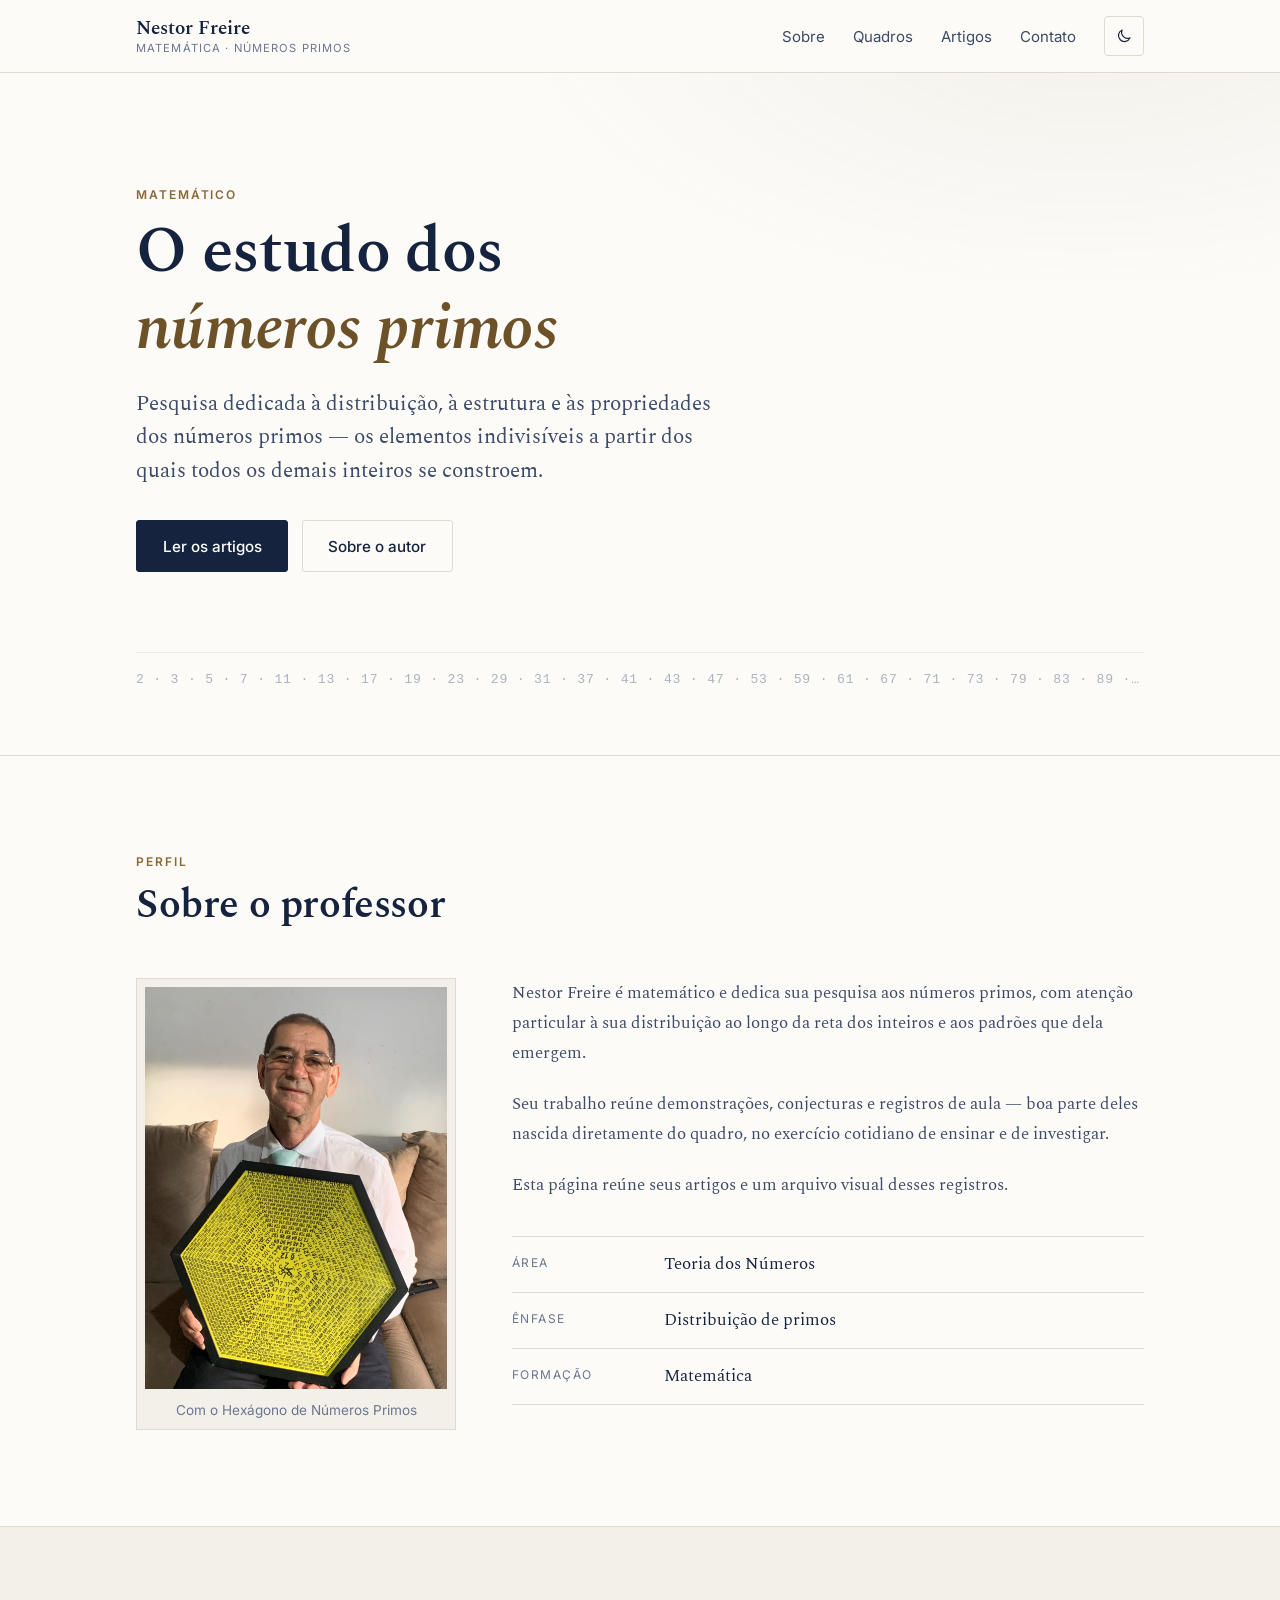
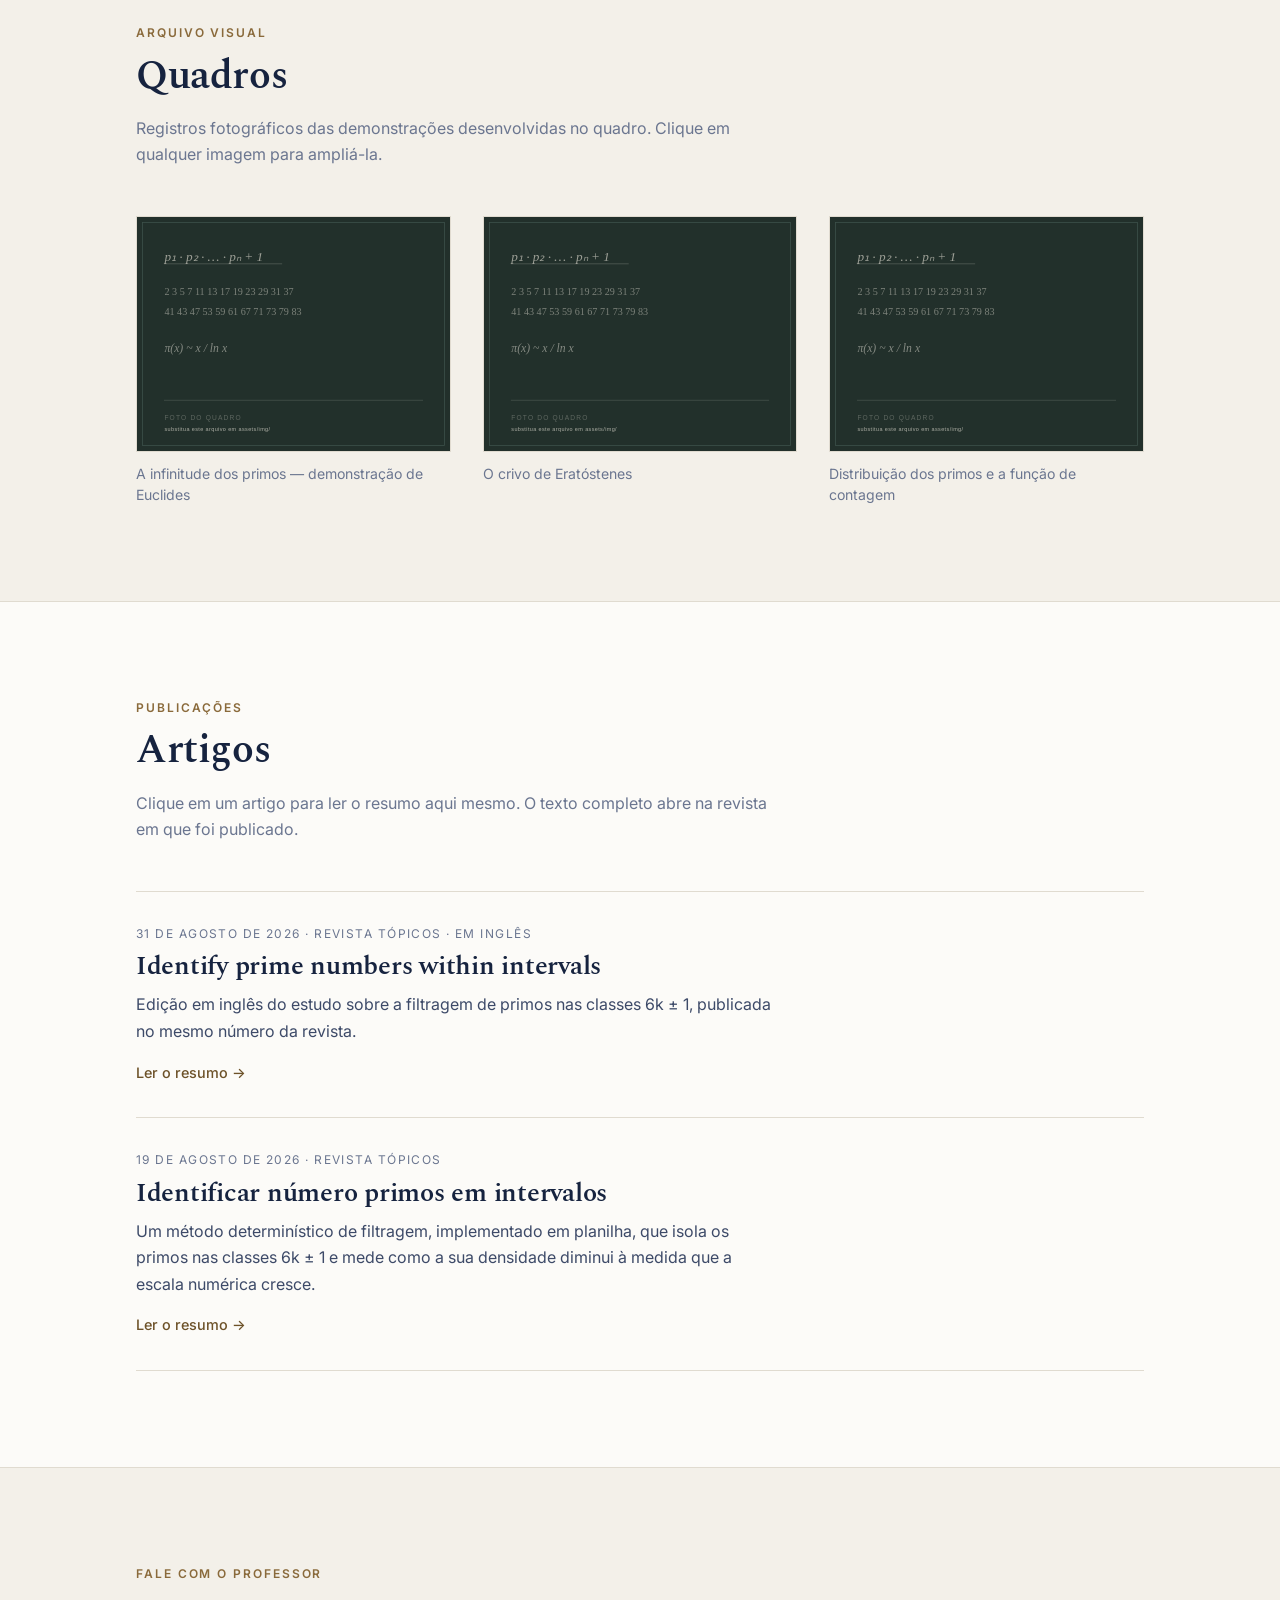
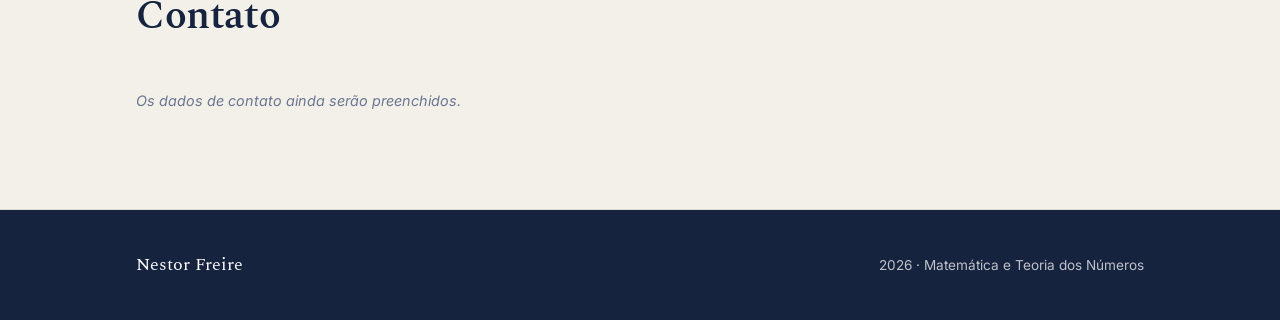
==== index.html @ c499510e "Site do professor Nestor Freire Primeira publicação no GitHub Pages: página única com Sobre, Quadros" ====
<!doctype html>
<html lang="pt-BR">
<head>
<meta charset="utf-8">
<meta name="viewport" content="width=device-width, initial-scale=1">

<title>Nestor Freire — Matemático | Números Primos</title>
<meta name="description" content="Nestor Freire, matemático dedicado ao estudo dos números primos. Artigos, demonstrações e registros de pesquisa.">
<meta name="author" content="Nestor Freire">
<meta name="theme-color" content="#16233f">

<!--
  ====================================================================
  QUANDO O DOMÍNIO DEFINITIVO ESTIVER ATIVO, descomente as 3 linhas
  abaixo e troque pelo endereço real. Antes disso, deixe comentado:
  apontar para um domínio que ainda não existe atrapalha o Google.
  ====================================================================
  <link rel="canonical" href="https://profnestorfreire.com.br/">
  <meta property="og:url" content="https://profnestorfreire.com.br/">
  <meta property="og:image" content="https://profnestorfreire.com.br/assets/img/capa-social.jpg">
-->

<meta property="og:type" content="profile">
<meta property="og:locale" content="pt_BR">
<meta property="og:site_name" content="Nestor Freire">
<meta property="og:title" content="Nestor Freire — Matemático | Números Primos">
<meta property="og:description" content="Matemático dedicado ao estudo dos números primos. Artigos, demonstrações e registros de pesquisa.">
<meta name="twitter:card" content="summary_large_image">

<link rel="icon" href="assets/img/favicon.svg" type="image/svg+xml">

<link rel="preconnect" href="https://fonts.googleapis.com">
<link rel="preconnect" href="https://fonts.gstatic.com" crossorigin>
<link rel="stylesheet" href="https://fonts.googleapis.com/css2?family=Spectral:ital,wght@0,400;0,600;1,400&amp;family=Inter:wght@400;500;600&amp;display=swap">

<link rel="stylesheet" href="assets/css/estilo.css">

<!-- Antes de a página pintar: marca que o JavaScript está ativo e aplica
     o tema. Sem isto, a página "pisca" ao esconder a biblioteca de
     artigos ou ao trocar de cor. O padrão é claro; o escuro só vale para
     quem o escolheu no botão do site. -->
<script>
  (function (raiz) {
    raiz.className += " js";
    var tema = null;
    try { tema = localStorage.getItem("tema"); } catch (erro) { /* sem armazenamento: fica claro */ }
    raiz.setAttribute("data-tema", tema === "escuro" ? "escuro" : "claro");
  })(document.documentElement);
</script>

<!-- Dados estruturados: ajuda o Google a entender de quem é o site. -->
<script type="application/ld+json">
{
  "@context": "https://schema.org",
  "@type": "Person",
  "name": "Nestor Freire",
  "jobTitle": "Matemático",
  "description": "Matemático dedicado ao estudo dos números primos.",
  "knowsAbout": ["Teoria dos Números", "Números Primos", "Matemática Pura"]
}
</script>
</head>

<body>

<a class="pular-para-conteudo" href="#conteudo">Pular para o conteúdo</a>

<!-- ============================ CABEÇALHO ============================ -->
<header class="cabecalho" id="topo">
  <div class="container cabecalho__interno">

    <a class="marca" href="#topo">
      <span class="marca__nome">Nestor Freire</span>
      <span class="marca__area">Matemática &middot; Números Primos</span>
    </a>

    <button class="menu-botao" type="button" aria-expanded="false" aria-controls="menu-principal">
      <span class="menu-botao__barras" aria-hidden="true"></span>
      <span class="sr-apenas">Abrir menu</span>
    </button>

    <nav class="menu" id="menu-principal" aria-label="Navegação principal">
      <ul class="menu__lista">
        <li><a href="#sobre">Sobre</a></li>
        <li><a href="#quadros">Quadros</a></li>
        <li><a href="#artigos">Artigos</a></li>
        <li><a href="#contato">Contato</a></li>
      </ul>
    </nav>

    <button class="tema-botao" type="button" aria-pressed="false">
      <svg class="tema-botao__icone tema-botao__icone--lua" viewBox="0 0 24 24" width="18" height="18" aria-hidden="true" focusable="false">
        <path d="M20 14.5A8 8 0 0 1 9.5 4a8 8 0 1 0 10.5 10.5z" fill="none" stroke="currentColor" stroke-width="1.6" stroke-linejoin="round"/>
      </svg>
      <svg class="tema-botao__icone tema-botao__icone--sol" viewBox="0 0 24 24" width="18" height="18" aria-hidden="true" focusable="false">
        <circle cx="12" cy="12" r="4" fill="none" stroke="currentColor" stroke-width="1.6"/>
        <path d="M12 2.5v2.2M12 19.3v2.2M2.5 12h2.2M19.3 12h2.2M5.3 5.3l1.6 1.6M17.1 17.1l1.6 1.6M5.3 18.7l1.6-1.6M17.1 6.9l1.6-1.6" fill="none" stroke="currentColor" stroke-width="1.6" stroke-linecap="round"/>
      </svg>
      <span class="sr-apenas">Modo escuro</span>
    </button>

  </div>
</header>

<main id="conteudo">

  <!-- ============================ ABERTURA ============================ -->
  <section class="abertura">
    <div class="container">

      <div class="abertura__texto">
        <p class="sobretitulo">Matemático</p>
        <h1 class="abertura__titulo">O estudo dos<br><em>números primos</em></h1>
        <p class="abertura__resumo">
          <!-- EDITE: uma apresentação curta, duas ou três linhas. -->
          Pesquisa dedicada à distribuição, à estrutura e às propriedades dos
          números primos — os elementos indivisíveis a partir dos quais todos
          os demais inteiros se constroem.
        </p>
        <p class="abertura__acoes">
          <a class="botao botao--principal" href="#artigos">Ler os artigos</a>
          <a class="botao botao--discreto" href="#sobre">Sobre o autor</a>
        </p>
      </div>

      <!-- Faixa decorativa com os primeiros números primos. -->
      <p class="faixa-primos" aria-hidden="true">
        2 &middot; 3 &middot; 5 &middot; 7 &middot; 11 &middot; 13 &middot; 17 &middot; 19 &middot; 23 &middot; 29 &middot;
        31 &middot; 37 &middot; 41 &middot; 43 &middot; 47 &middot; 53 &middot; 59 &middot; 61 &middot; 67 &middot; 71 &middot;
        73 &middot; 79 &middot; 83 &middot; 89 &middot; 97 &middot; 101 &middot; 103 &middot; 107 &middot; 109
      </p>

    </div>
  </section>

  <!-- ============================== SOBRE ============================== -->
  <section class="secao" id="sobre">
    <div class="container">

      <div class="secao__cabecalho">
        <p class="sobretitulo">Perfil</p>
        <h2 class="secao__titulo">Sobre o professor</h2>
      </div>

      <div class="sobre">
        <figure class="sobre__retrato">
          <!--
            TROCAR A FOTO: guarde a nova em assets/img/ e ajuste width e height
            para o tamanho real da imagem (isso evita que o texto "pule"
            enquanto ela carrega).
          -->
          <img src="assets/img/retrato-nestor-freire.jpg"
               alt="O professor Nestor Freire, sorridente, segurando um quadro hexagonal amarelo com os números primos dispostos em espiral"
               width="1200" height="1600" loading="lazy" decoding="async">
          <figcaption>Com o Hexágono de Números Primos</figcaption>
        </figure>

        <div class="sobre__texto">
          <div class="prosa">
            <!-- EDITE ESTES PARÁGRAFOS. -->
            <p>
              Nestor Freire é matemático e dedica sua pesquisa aos números primos,
              com atenção particular à sua distribuição ao longo da reta dos
              inteiros e aos padrões que dela emergem.
            </p>
            <p>
              Seu trabalho reúne demonstrações, conjecturas e registros de aula —
              boa parte deles nascida diretamente do quadro, no exercício cotidiano
              de ensinar e de investigar.
            </p>
            <p>
              Esta página reúne seus artigos e um arquivo visual desses registros.
            </p>
          </div>

          <dl class="dados">
            <div class="dados__item">
              <dt>Área</dt>
              <dd>Teoria dos Números</dd>
            </div>
            <div class="dados__item">
              <dt>Ênfase</dt>
              <dd>Distribuição de primos</dd>
            </div>
            <div class="dados__item">
              <dt>Formação</dt>
              <dd>Matemática</dd>
            </div>
          </dl>
        </div>
      </div>

    </div>
  </section>

  <!-- ============================= QUADROS ============================= -->
  <section class="secao secao--alternada" id="quadros">
    <div class="container">

      <div class="secao__cabecalho">
        <p class="sobretitulo">Arquivo visual</p>
        <h2 class="secao__titulo">Quadros</h2>
        <p class="secao__descricao">
          Registros fotográficos das demonstrações desenvolvidas no quadro.
          Clique em qualquer imagem para ampliá-la.
        </p>
      </div>

      <!--
        ================================================================
        COMO ADICIONAR UMA FOTO DE QUADRO
        Copie um bloco <figure class="quadro"> inteiro, cole abaixo do
        último e troque o src, o alt e a legenda. Nada mais é preciso —
        a ampliação passa a funcionar sozinha.
        ================================================================
      -->
      <div class="galeria">

        <figure class="quadro">
          <button class="quadro__gatilho" type="button">
            <img src="assets/img/placeholder-quadro.svg"
                 alt="Demonstração da infinitude dos números primos escrita no quadro"
                 width="800" height="600" loading="lazy" decoding="async">
            <span class="sr-apenas">Ampliar imagem</span>
          </button>
          <figcaption>A infinitude dos primos — demonstração de Euclides</figcaption>
        </figure>

        <figure class="quadro">
          <button class="quadro__gatilho" type="button">
            <img src="assets/img/placeholder-quadro.svg"
                 alt="Desenvolvimento do crivo de Eratóstenes no quadro"
                 width="800" height="600" loading="lazy" decoding="async">
            <span class="sr-apenas">Ampliar imagem</span>
          </button>
          <figcaption>O crivo de Eratóstenes</figcaption>
        </figure>

        <figure class="quadro">
          <button class="quadro__gatilho" type="button">
            <img src="assets/img/placeholder-quadro.svg"
                 alt="Anotações sobre a distribuição dos números primos no quadro"
                 width="800" height="600" loading="lazy" decoding="async">
            <span class="sr-apenas">Ampliar imagem</span>
          </button>
          <figcaption>Distribuição dos primos e a função de contagem</figcaption>
        </figure>

      </div>

    </div>
  </section>

  <!-- ============================= ARTIGOS ============================= -->
  <section class="secao" id="artigos">
    <div class="container">

      <div class="secao__cabecalho">
        <p class="sobretitulo">Publicações</p>
        <h2 class="secao__titulo">Artigos</h2>
        <p class="secao__descricao">
          Clique em um artigo para ler o resumo aqui mesmo. O texto completo
          abre na revista em que foi publicado.
        </p>
      </div>

      <!-- As fichas são montadas automaticamente a partir dos artigos
           que estão na Biblioteca, ao final do documento. -->
      <ul class="lista-artigos" id="lista-artigos"></ul>

    </div>
  </section>

  <!-- ============================= CONTATO ============================= -->
  <section class="secao secao--alternada" id="contato">
    <div class="container">

      <div class="secao__cabecalho">
        <p class="sobretitulo">Fale com o professor</p>
        <h2 class="secao__titulo">Contato</h2>
      </div>

      <!--
        PREENCHER: troque os endereços pelos reais e remova o atributo
        hidden de cada item que for usar. Os que sobrarem com hidden
        simplesmente não aparecem.
      -->
      <ul class="contato">
        <li class="contato__item" hidden>
          <span class="contato__rotulo">E-mail</span>
          <a class="contato__valor" href="mailto:ENDERECO@EXEMPLO.COM">ENDERECO@EXEMPLO.COM</a>
        </li>
        <li class="contato__item" hidden>
          <span class="contato__rotulo">Lattes</span>
          <a class="contato__valor" href="#" rel="noopener">Currículo Lattes</a>
        </li>
        <li class="contato__item" hidden>
          <span class="contato__rotulo">Instituição</span>
          <span class="contato__valor">NOME DA INSTITUIÇÃO</span>
        </li>
      </ul>

      <p class="contato__aviso" id="contato-aviso">
        Os dados de contato ainda serão preenchidos.
      </p>

    </div>
  </section>

</main>

<!-- ============================== RODAPÉ ============================== -->
<footer class="rodape">
  <div class="container rodape__interno">
    <p class="rodape__marca">Nestor Freire</p>
    <p class="rodape__nota"><span id="ano"></span> &middot; Matemática e Teoria dos Números</p>
  </div>
</footer>

<!--
  =====================================================================
  BIBLIOTECA DE ARTIGOS

  Cada <article> daqui vira automaticamente uma ficha na seção Artigos
  e é o conteúdo que abre no leitor.

  Para publicar um artigo novo: copie um bloco <article> inteiro, cole
  abaixo do último e troque o conteúdo. Só isso.

  Artigos publicados em revista trazem aqui só o resumo e os links
  (artigo completo e PDF). O atributo data-acao troca o texto do botão
  da ficha; sem ele, a ficha diz "Ler o artigo".

  Quem entrar com o JavaScript desligado lê os artigos aqui mesmo —
  nada se perde.
  =====================================================================
-->
<section class="biblioteca" id="biblioteca" aria-label="Artigos">
  <div class="container">
    <h2 class="biblioteca__titulo">Artigos</h2>

    <article class="artigo" id="artigo-identificar-numeros-primos-em-intervalos" data-acao="Ler o resumo">
      <header class="artigo__cabecalho">
        <h3 class="artigo__titulo">Identificar número primos em intervalos</h3>
        <p class="artigo__meta"><time datetime="2026-08-19">19 de agosto de 2026</time> &middot; Revista Tópicos</p>
        <p class="artigo__resumo">
          Um método determinístico de filtragem, implementado em planilha, que
          isola os primos nas classes 6k ± 1 e mede como a sua densidade diminui
          à medida que a escala numérica cresce.
        </p>
      </header>

      <div class="artigo__corpo prosa">
        <h4>Resumo</h4>
        <p class="artigo__trecho">
          Este artigo analisa a distribuição e a identificação de números primos
          na escala aritmética por meio de um método determinístico de filtragem
          em intervalos discretos. O estudo investiga as propriedades estruturais
          de elementos contidos nas classes de resíduos adjacentes aos múltiplos
          de seis (6k mais ou menos 1), isolando os números primos dos elementos
          compostos gerados por produtos fatoriais e potências de bases primas.
          O objetivo geral consiste em validar a eficácia de um algoritmo de
          triagem e mensurar a densidade de primariedade à medida que se expande
          o limite superior da escala numérica. A metodologia adotada possui
          abordagem quantitativa e exploratória, implementada computacionalmente
          por meio de rotinas lógicas e codificação cromática condicional no
          software Microsoft Excel. O universo amostral abrangeu desde domínios
          basais até um intervalo macroscópico de sete dígitos (994.008 a
          1.018.080), totalizando 24.072 inteiros. Os resultados revelam que,
          embora o subconjunto de adjacência de 6k corresponda a 33,333% do
          domínio total, a infiltração progressiva de compostos reduz a taxa de
          primariedade a 7,348787% do intervalo global e a 22,046361% dentro das
          ordens 6k mais ou menos 1. Conclui-se que os objetivos foram plenamente
          atingidos, confirmando a hipótese de que a densidade de números primos
          é inversamente proporcional ao avanço da escala aritmética. O modelo
          proposto oferece uma contribuição prática de baixo custo computacional
          para a auditoria de matrizes numéricas e visualização na Teoria dos
          Números.
        </p>
        <p class="artigo__links">
          <a class="botao botao--principal" href="https://revistatopicos.com.br/artigos/identificar-numero-primos-em-intervalos" target="_blank" rel="noopener">Ler o artigo completo na revista<span class="sr-apenas"> (abre em nova aba)</span></a>
          <a class="botao botao--discreto" href="https://revistatopicos.com.br/generate/pdf_zenodo/pub_787132749.pdf" target="_blank" rel="noopener">Baixar PDF<span class="sr-apenas"> (abre em nova aba)</span></a>
        </p>
        <p>
          <strong>Palavras-chave:</strong> Números Primos; Aritmética Modular;
          Planilha Eletrônica; Filtragem Algorítmica; Densidade Numérica.
        </p>
        <p class="artigo__fonte">
          Publicado na <em>Revista Tópicos</em>, v. 4, n. 36, 2026.
          ISSN 2965-6672. DOI:
          <a href="https://doi.org/10.70773/revistatopicos/787132749" rel="noopener">10.70773/revistatopicos/787132749</a>
        </p>
      </div>
    </article>

    <article class="artigo" id="artigo-identify-prime-numbers-within-intervals" data-acao="Ler o resumo">
      <header class="artigo__cabecalho">
        <h3 class="artigo__titulo" lang="en">Identify prime numbers within intervals</h3>
        <p class="artigo__meta"><time datetime="2026-08-31">31 de agosto de 2026</time> &middot; Revista Tópicos &middot; em inglês</p>
        <p class="artigo__resumo">
          Edição em inglês do estudo sobre a filtragem de primos nas classes
          6k ± 1, publicada no mesmo número da revista.
        </p>
      </header>

      <div class="artigo__corpo prosa">
        <h4 lang="en">Abstract</h4>
        <p class="artigo__trecho" lang="en">
          This article analyzes the distribution and identification of prime
          numbers along the arithmetic scale through a deterministic filtering
          method in discrete intervals. The study investigates the structural
          properties of elements contained in the residue classes adjacent to
          multiples of six (6k more or less 1), isolating prime numbers from
          composite elements generated by factorial products and powers of prime
          bases. The general objective is to validate the efficacy of a screening
          algorithm and measure the density of primality as the upper limit of
          the numerical scale expands. The methodology adopts a quantitative and
          exploratory approach, computationally implemented through logical
          routines and conditional chromatic coding in Microsoft Excel software.
          The sample universe ranged from basal domains to a macroscopic
          seven-digit interval (994,008 to 1,018,080), totaling 24,072 integers.
          The results reveal that although the adjacency subset of 6k corresponds
          to 33.333% of the total domain, the progressive infiltration of
          composites reduces the primality rate to 7.348787% of the global
          interval and to 22.046361% within the 6k more or less 1 order. It is
          concluded that the objectives were fully achieved, confirming the
          hypothesis that the density of prime numbers is inversely proportional
          to the advancement of the arithmetic scale. The proposed model offers a
          low computational cost practical contribution to numerical matrix
          auditing and visualization in Number Theory.
        </p>
        <p class="artigo__links">
          <a class="botao botao--principal" href="https://revistatopicos.com.br/artigos/identify-prime-numbers-within-intervals" target="_blank" rel="noopener">Ler o artigo completo na revista<span class="sr-apenas"> (abre em nova aba)</span></a>
          <a class="botao botao--discreto" href="https://revistatopicos.com.br/generate/pdf_zenodo/pub_788159015.pdf" target="_blank" rel="noopener">Baixar PDF<span class="sr-apenas"> (abre em nova aba)</span></a>
        </p>
        <p lang="en">
          <strong>Keywords:</strong> Prime Numbers; Modular Arithmetic;
          Electronic Spreadsheet; Algorithmic Filtering; Numerical Density.
        </p>
        <p class="artigo__fonte">
          Publicado na <em>Revista Tópicos</em>, v. 4, n. 36, 2026.
          ISSN 2965-6672. DOI:
          <a href="https://doi.org/10.70773/revistatopicos/788159015" rel="noopener">10.70773/revistatopicos/788159015</a>
        </p>
      </div>
    </article>

  </div>
</section>

<!-- ==================== LEITOR DE ARTIGO (sobreposição) ==================== -->
<div class="leitor" id="leitor" hidden>
  <div class="leitor__fundo" data-fechar></div>

  <div class="leitor__painel" role="dialog" aria-modal="true"
       aria-labelledby="leitor-rotulo" tabindex="-1">

    <div class="leitor__progresso" aria-hidden="true">
      <span class="leitor__progresso-barra" id="leitor-progresso"></span>
    </div>

    <header class="leitor__barra">
      <p class="leitor__origem" id="leitor-rotulo">Artigo</p>
      <button class="leitor__fechar" type="button" data-fechar>
        <span aria-hidden="true">&times;</span>
        <span class="sr-apenas">Fechar artigo</span>
      </button>
    </header>

    <div class="leitor__conteudo" id="leitor-conteudo" tabindex="0"></div>
  </div>
</div>

<!-- ======================== AMPLIAÇÃO DE IMAGEM ======================== -->
<div class="lente" id="lente" hidden>
  <div class="lente__fundo" data-fechar></div>

  <div class="lente__painel" role="dialog" aria-modal="true"
       aria-label="Imagem ampliada" tabindex="-1">
    <button class="lente__fechar" type="button" data-fechar>
      <span aria-hidden="true">&times;</span>
      <span class="sr-apenas">Fechar imagem</span>
    </button>
    <figure class="lente__figura">
      <img id="lente-imagem" src="" alt="">
      <figcaption id="lente-legenda"></figcaption>
    </figure>
  </div>
</div>

<script src="assets/js/site.js" defer></script>
</body>
</html>
---- assets/css/estilo.css ----
@charset "utf-8";

/* ==========================================================================
   NESTOR FREIRE — MATEMÁTICA / NÚMEROS PRIMOS
   Folha de estilo única. Organizada por seções, na mesma ordem do HTML.

   Para trocar as cores do site inteiro, mexa apenas no bloco :root abaixo.
   ========================================================================== */


/* --------------------------------------------------------------------------
   1. VARIÁVEIS
   -------------------------------------------------------------------------- */

:root {
  /* Cores */
  --tinta:        #16233f;   /* azul-tinta, cor principal dos títulos   */
  --tinta-media:  #3d4a68;   /* texto corrido                            */
  --tinta-suave:  #6b7690;   /* legendas, metadados                      */
  --papel:        #fcfbf8;   /* fundo geral                              */
  --papel-alt:    #f3f0e9;   /* fundo das seções alternadas              */
  --linha:        #e0dbd0;   /* filetes e bordas                         */
  --realce:       #8a6a3b;   /* bronze — detalhes e links                */
  --realce-forte: #6d5229;

  --cabecalho-fundo: rgba(252, 251, 248, 0.92);
  --destaque-fundo:  #16233f;   /* botão principal                       */
  --destaque-texto:  #fff;
  --destaque-hover:  #0e1830;
  --rodape-fundo:    #16233f;
  --veu:             rgba(14, 24, 48, 0.45);   /* fundo atrás do leitor  */

  /* Tipografia */
  --serifada:  "Spectral", Georgia, "Times New Roman", serif;
  --sem-serifa: "Inter", system-ui, -apple-system, "Segoe UI", Roboto, sans-serif;

  /* Medidas */
  --largura-max: 68rem;
  --largura-leitura: 40rem;
  --respiro: clamp(1.25rem, 4vw, 2.5rem);
  --altura-cabecalho: 4.5rem;

  color-scheme: light;
}

/* Modo escuro: só quando o visitante aperta o botão do site (o padrão é
   claro). Fica restrito à tela: na impressão o site sai sempre claro. */
@media screen {
  :root[data-tema="escuro"] {
    --tinta:        #eef1f7;
    --tinta-media:  #c3c9d7;
    --tinta-suave:  #8d97ad;
    --papel:        #0f1628;
    --papel-alt:    #141d33;
    --linha:        #26304a;
    --realce:       #c9a46a;
    --realce-forte: #dcbd8a;

    --cabecalho-fundo: rgba(15, 22, 40, 0.9);
    --destaque-fundo:  #eef1f7;
    --destaque-texto:  #0f1628;
    --destaque-hover:  #fff;
    --rodape-fundo:    #0a0f1d;
    --veu:             rgba(4, 8, 18, 0.65);

    color-scheme: dark;
  }
}


/* --------------------------------------------------------------------------
   2. BASE
   -------------------------------------------------------------------------- */

*, *::before, *::after { box-sizing: border-box; }

html {
  scroll-behavior: smooth;
  scroll-padding-top: calc(var(--altura-cabecalho) + 1rem);
  -webkit-text-size-adjust: 100%;
}

body {
  margin: 0;
  background: var(--papel);
  color: var(--tinta-media);
  font-family: var(--sem-serifa);
  font-size: 1rem;
  line-height: 1.65;
  -webkit-font-smoothing: antialiased;
}

h1, h2, h3, h4 {
  font-family: var(--serifada);
  color: var(--tinta);
  font-weight: 600;
  line-height: 1.2;
  margin: 0;
  letter-spacing: -0.01em;
}

p { margin: 0 0 1.15em; }
p:last-child { margin-bottom: 0; }

a { color: var(--realce-forte); }
a:hover { color: var(--tinta); }

img { max-width: 100%; height: auto; display: block; }

/* O atributo hidden precisa vencer qualquer display definido por classe.
   Sem esta regra, algo como ".leitor { display: flex }" mantém o elemento
   visível mesmo marcado como hidden — e o site abre com as sobreposições
   escancaradas. */
[hidden] { display: none !important; }

code {
  font-family: ui-monospace, "SF Mono", Menlo, Consolas, monospace;
  font-size: 0.9em;
  background: var(--papel-alt);
  padding: 0.1em 0.35em;
  border-radius: 3px;
}

/* Foco visível e consistente — nunca remover sem substituir. */
:focus-visible {
  outline: 2px solid var(--realce);
  outline-offset: 3px;
  border-radius: 2px;
}

@media (prefers-reduced-motion: reduce) {
  html { scroll-behavior: auto; }
  *, *::before, *::after {
    animation-duration: 0.01ms !important;
    transition-duration: 0.01ms !important;
  }
}


/* --------------------------------------------------------------------------
   3. UTILITÁRIOS
   -------------------------------------------------------------------------- */

.container {
  width: 100%;
  max-width: var(--largura-max);
  margin-inline: auto;
  padding-inline: var(--respiro);
}

/* Visível apenas para leitores de tela. */
.sr-apenas {
  position: absolute;
  width: 1px; height: 1px;
  padding: 0; margin: -1px;
  overflow: hidden;
  clip: rect(0 0 0 0);
  white-space: nowrap;
  border: 0;
}

.pular-para-conteudo {
  position: absolute;
  top: -100%;
  left: 1rem;
  z-index: 200;
  background: var(--destaque-fundo);
  color: var(--destaque-texto);
  padding: 0.7rem 1.1rem;
  border-radius: 0 0 4px 4px;
  font-size: 0.9rem;
  text-decoration: none;
}
.pular-para-conteudo:focus { top: 0; color: var(--destaque-texto); }

.sobretitulo {
  font-size: 0.75rem;
  letter-spacing: 0.16em;
  text-transform: uppercase;
  color: var(--realce);
  font-weight: 600;
  margin-bottom: 0.6rem;
}


/* --------------------------------------------------------------------------
   4. CABEÇALHO E MENU
   -------------------------------------------------------------------------- */

.cabecalho {
  position: sticky;
  top: 0;
  z-index: 50;
  background: var(--cabecalho-fundo);
  backdrop-filter: saturate(1.4) blur(8px);
  border-bottom: 1px solid var(--linha);
}

.cabecalho__interno {
  min-height: var(--altura-cabecalho);
  display: flex;
  align-items: center;
  justify-content: space-between;
  gap: 1rem;
}

.marca {
  display: flex;
  flex-direction: column;
  text-decoration: none;
  line-height: 1.25;
  margin-right: auto;   /* empurra menu e botões para a direita */
}
.marca__nome {
  font-family: var(--serifada);
  font-size: 1.2rem;
  font-weight: 600;
  color: var(--tinta);
}
.marca__area {
  font-size: 0.7rem;
  letter-spacing: 0.1em;
  text-transform: uppercase;
  color: var(--tinta-suave);
}

.menu__lista {
  display: flex;
  gap: 1.75rem;
  list-style: none;
  margin: 0;
  padding: 0;
}
.menu__lista a {
  color: var(--tinta-media);
  text-decoration: none;
  font-size: 0.94rem;
  padding: 0.35rem 0;
  border-bottom: 1px solid transparent;
  transition: color 0.15s, border-color 0.15s;
}
.menu__lista a:hover {
  color: var(--tinta);
  border-bottom-color: var(--realce);
}

/* Botão do menu: só aparece no celular, e só quando há JavaScript. */
.menu-botao { display: none; }

.menu-botao__barras,
.menu-botao__barras::before,
.menu-botao__barras::after {
  display: block;
  width: 22px;
  height: 1.5px;
  background: var(--tinta);
  transition: transform 0.2s, opacity 0.2s;
}
.menu-botao__barras::before,
.menu-botao__barras::after {
  content: "";
  position: absolute;
}
.menu-botao__barras::before { transform: translateY(-7px); }
.menu-botao__barras::after  { transform: translateY(7px); }

.menu-botao[aria-expanded="true"] .menu-botao__barras { background: transparent; }
.menu-botao[aria-expanded="true"] .menu-botao__barras::before { transform: rotate(45deg); }
.menu-botao[aria-expanded="true"] .menu-botao__barras::after  { transform: rotate(-45deg); }

/* Botão de modo claro/escuro: só existe com JavaScript, que guarda a
   escolha. Mostra o ícone do modo para o qual leva: lua no claro, sol
   no escuro. */
.tema-botao { display: none; }

.js .tema-botao {
  display: flex;
  align-items: center;
  justify-content: center;
  flex: 0 0 auto;
  width: 40px;
  height: 40px;
  margin-left: 0.75rem;
  padding: 0;
  background: none;
  border: 1px solid var(--linha);
  border-radius: 4px;
  color: var(--tinta);
  cursor: pointer;
  transition: background-color 0.15s, border-color 0.15s;
}
.js .tema-botao:hover {
  background: var(--papel-alt);
  border-color: var(--tinta-suave);
}

.tema-botao__icone--sol { display: none; }
[data-tema="escuro"] .tema-botao__icone--lua { display: none; }
[data-tema="escuro"] .tema-botao__icone--sol { display: block; }

@media (max-width: 46rem) {
  .cabecalho__interno { gap: 0.5rem; }

  .js .tema-botao {
    width: 44px;
    height: 44px;
    margin-left: 0;
  }

  .js .menu-botao {
    display: flex;
    align-items: center;
    justify-content: center;
    position: relative;
    width: 44px;
    height: 44px;
    background: none;
    border: 1px solid var(--linha);
    border-radius: 4px;
    cursor: pointer;
  }

  .js .menu {
    position: absolute;
    top: 100%;
    left: 0;
    right: 0;
    background: var(--papel);
    border-bottom: 1px solid var(--linha);
    box-shadow: 0 12px 24px rgba(22, 35, 63, 0.07);
    display: none;
  }
  .js .menu[data-aberto="sim"] { display: block; }

  .js .menu__lista {
    flex-direction: column;
    gap: 0;
    padding: 0.5rem var(--respiro) 1rem;
  }
  .js .menu__lista a {
    display: block;
    padding: 0.8rem 0;
    border-bottom: 1px solid var(--linha);
  }
  .js .menu__lista li:last-child a { border-bottom: 0; }
}


/* --------------------------------------------------------------------------
   5. ABERTURA
   -------------------------------------------------------------------------- */

.abertura {
  padding: clamp(3.5rem, 9vw, 7rem) 0 clamp(2.5rem, 5vw, 4rem);
  border-bottom: 1px solid var(--linha);
  background:
    radial-gradient(60rem 30rem at 85% -10%, rgba(138, 106, 59, 0.07), transparent 60%),
    var(--papel);
}

.abertura__texto { max-width: 46rem; }

.abertura__titulo {
  font-size: clamp(2.4rem, 6.5vw, 4rem);
  margin-bottom: 1.25rem;
}
.abertura__titulo em {
  font-style: italic;
  color: var(--realce-forte);
}

.abertura__resumo {
  font-family: var(--serifada);
  font-size: clamp(1.08rem, 2.2vw, 1.3rem);
  line-height: 1.6;
  max-width: 38rem;
  color: var(--tinta-media);
}

.abertura__acoes {
  display: flex;
  flex-wrap: wrap;
  gap: 0.85rem;
  margin-top: 2rem;
}

.botao {
  display: inline-block;
  padding: 0.8rem 1.6rem;
  border-radius: 3px;
  font-size: 0.95rem;
  font-weight: 500;
  text-decoration: none;
  border: 1px solid transparent;
  transition: background-color 0.18s, color 0.18s, border-color 0.18s;
}
.botao--principal {
  background: var(--destaque-fundo);
  color: var(--destaque-texto);
  border-color: var(--destaque-fundo);
}
.botao--principal:hover {
  background: var(--destaque-hover);
  border-color: var(--destaque-hover);
  color: var(--destaque-texto);
}

.botao--discreto {
  color: var(--tinta);
  border-color: var(--linha);
  background: transparent;
}
.botao--discreto:hover { border-color: var(--tinta); color: var(--tinta); }

.faixa-primos {
  margin: clamp(3rem, 7vw, 5rem) 0 0;
  font-family: ui-monospace, "SF Mono", Menlo, Consolas, monospace;
  font-size: 0.82rem;
  letter-spacing: 0.06em;
  color: var(--tinta-suave);
  opacity: 0.55;
  overflow: hidden;
  white-space: nowrap;
  text-overflow: ellipsis;
  border-top: 1px solid var(--linha);
  padding-top: 1rem;
}


/* --------------------------------------------------------------------------
   6. SEÇÕES
   -------------------------------------------------------------------------- */

.secao { padding: clamp(3.5rem, 8vw, 6rem) 0; }

.secao--alternada {
  background: var(--papel-alt);
  border-block: 1px solid var(--linha);
}

.secao__cabecalho { margin-bottom: clamp(2rem, 4vw, 3rem); }

.secao__titulo { font-size: clamp(1.8rem, 4vw, 2.5rem); }

.secao__descricao {
  margin-top: 0.9rem;
  max-width: var(--largura-leitura);
  color: var(--tinta-suave);
}


/* --------------------------------------------------------------------------
   7. SOBRE
   -------------------------------------------------------------------------- */

.sobre {
  display: grid;
  gap: clamp(2rem, 5vw, 3.5rem);
  grid-template-columns: 1fr;
  align-items: start;
}

@media (min-width: 52rem) {
  .sobre { grid-template-columns: minmax(0, 20rem) minmax(0, 1fr); }
}

.sobre__retrato {
  margin: 0;
  border: 1px solid var(--linha);
  background: var(--papel-alt);
  padding: 0.5rem;
}
.sobre__retrato img { width: 100%; }
.sobre__retrato figcaption {
  margin-top: 0.6rem;
  font-size: 0.85rem;
  color: var(--tinta-suave);
  text-align: center;
}

.dados {
  margin: 2.25rem 0 0;
  display: grid;
  gap: 0;
  border-top: 1px solid var(--linha);
}
.dados__item {
  display: flex;
  flex-wrap: wrap;
  gap: 0.5rem 1.5rem;
  padding: 0.85rem 0;
  border-bottom: 1px solid var(--linha);
}
.dados dt {
  flex: 0 0 8rem;
  font-size: 0.75rem;
  letter-spacing: 0.12em;
  text-transform: uppercase;
  color: var(--tinta-suave);
  padding-top: 0.15rem;
}
.dados dd {
  margin: 0;
  font-family: var(--serifada);
  color: var(--tinta);
  font-size: 1.05rem;
}


/* --------------------------------------------------------------------------
   8. GALERIA DE QUADROS
   -------------------------------------------------------------------------- */

.galeria {
  display: grid;
  gap: clamp(1.25rem, 3vw, 2rem);
  grid-template-columns: repeat(auto-fill, minmax(min(100%, 17rem), 1fr));
}

.quadro { margin: 0; }

.quadro__gatilho {
  display: block;
  width: 100%;
  padding: 0;
  border: 1px solid var(--linha);
  background: var(--papel);
  cursor: zoom-in;
  overflow: hidden;
  transition: border-color 0.18s, box-shadow 0.18s, transform 0.18s;
}
.quadro__gatilho:hover {
  border-color: var(--realce);
  box-shadow: 0 10px 24px rgba(22, 35, 63, 0.1);
  transform: translateY(-2px);
}

.quadro__gatilho img {
  width: 100%;
  aspect-ratio: 4 / 3;
  object-fit: cover;
}

.quadro figcaption {
  margin-top: 0.75rem;
  font-size: 0.88rem;
  color: var(--tinta-suave);
  line-height: 1.45;
}


/* --------------------------------------------------------------------------
   9. LISTA DE ARTIGOS
   -------------------------------------------------------------------------- */

.lista-artigos {
  list-style: none;
  margin: 0;
  padding: 0;
  border-top: 1px solid var(--linha);
}

.ficha { border-bottom: 1px solid var(--linha); }

.ficha__gatilho {
  display: block;
  width: 100%;
  text-align: left;
  background: none;
  border: 0;
  padding: clamp(1.4rem, 3vw, 2rem) 0;
  cursor: pointer;
  font: inherit;
  color: inherit;
  transition: padding-inline-start 0.2s;
}
.ficha__gatilho:hover { padding-inline-start: 0.6rem; }
.ficha__gatilho:hover .ficha__titulo { color: var(--realce-forte); }

.ficha__meta {
  font-size: 0.75rem;
  letter-spacing: 0.12em;
  text-transform: uppercase;
  color: var(--tinta-suave);
  margin-bottom: 0.5rem;
}

.ficha__titulo {
  font-family: var(--serifada);
  font-size: clamp(1.25rem, 2.6vw, 1.6rem);
  color: var(--tinta);
  margin: 0 0 0.5rem;
  font-weight: 600;
  line-height: 1.25;
  transition: color 0.18s;
}

.ficha__resumo {
  max-width: var(--largura-leitura);
  color: var(--tinta-media);
  margin: 0 0 0.9rem;
}

.ficha__acao {
  font-size: 0.9rem;
  color: var(--realce-forte);
  font-weight: 500;
}
.ficha__acao::after {
  content: " →";
  transition: margin-inline-start 0.2s;
}
.ficha__gatilho:hover .ficha__acao::after { margin-inline-start: 0.25rem; }


/* --------------------------------------------------------------------------
   10. CONTATO
   -------------------------------------------------------------------------- */

.contato {
  list-style: none;
  margin: 0;
  padding: 0;
  display: grid;
  gap: 0;
  max-width: 42rem;
  border-top: 1px solid var(--linha);
}
.contato__item {
  display: flex;
  flex-wrap: wrap;
  gap: 0.4rem 1.5rem;
  padding: 1rem 0;
  border-bottom: 1px solid var(--linha);
}
.contato__rotulo {
  flex: 0 0 8rem;
  font-size: 0.75rem;
  letter-spacing: 0.12em;
  text-transform: uppercase;
  color: var(--tinta-suave);
  padding-top: 0.2rem;
}
.contato__valor {
  font-family: var(--serifada);
  font-size: 1.05rem;
  color: var(--tinta);
}

.contato__aviso {
  margin-top: 1.5rem;
  font-size: 0.9rem;
  color: var(--tinta-suave);
  font-style: italic;
}


/* --------------------------------------------------------------------------
   11. RODAPÉ
   -------------------------------------------------------------------------- */

.rodape {
  background: var(--rodape-fundo);
  color: rgba(255, 255, 255, 0.72);
  padding: 2.5rem 0;
}
.rodape__interno {
  display: flex;
  flex-wrap: wrap;
  gap: 0.5rem 2rem;
  align-items: baseline;
  justify-content: space-between;
}
.rodape__marca {
  font-family: var(--serifada);
  font-size: 1.15rem;
  color: #fff;
  margin: 0;
}
.rodape__nota {
  margin: 0;
  font-size: 0.85rem;
}


/* --------------------------------------------------------------------------
   12. BIBLIOTECA (só aparece quando não há JavaScript)
   -------------------------------------------------------------------------- */

.biblioteca {
  padding: clamp(3rem, 7vw, 5rem) 0;
  border-top: 1px solid var(--linha);
}
.biblioteca__titulo {
  font-size: clamp(1.6rem, 4vw, 2.2rem);
  margin-bottom: 2.5rem;
}
.biblioteca .artigo + .artigo {
  margin-top: 3.5rem;
  padding-top: 3.5rem;
  border-top: 1px solid var(--linha);
}
.biblioteca .artigo__cabecalho { margin-bottom: 1.75rem; }
.biblioteca .artigo__titulo { font-size: clamp(1.4rem, 3vw, 1.9rem); }
.biblioteca .artigo__meta,
.biblioteca .artigo__resumo,
.biblioteca .artigo__corpo { max-width: var(--largura-leitura); }

/* Com JavaScript, os artigos são lidos no leitor sobreposto. */
.js .biblioteca { display: none; }

.artigo__meta {
  font-size: 0.75rem;
  letter-spacing: 0.12em;
  text-transform: uppercase;
  color: var(--tinta-suave);
  margin: 0.75rem 0;
}
.artigo__resumo {
  font-family: var(--serifada);
  font-size: 1.1rem;
  color: var(--tinta-media);
  font-style: italic;
  margin: 0;
}


/* --------------------------------------------------------------------------
   13. PROSA — tipografia do texto longo
   -------------------------------------------------------------------------- */

.prosa {
  font-family: var(--serifada);
  font-size: 1.08rem;
  line-height: 1.75;
  color: var(--tinta-media);
  max-width: var(--largura-leitura);
}
.prosa > * + * { margin-top: 1.2em; }
/* Só a margem de baixo: um "margin: 0" aqui anularia o espaço acima. */
.prosa p { margin-bottom: 0; }

.prosa h4 {
  font-size: 1.2rem;
  margin-top: 2em;
  margin-bottom: -0.4em;
}

.prosa blockquote {
  margin: 1.8em 0;
  padding: 0.2em 0 0.2em 1.4em;
  border-left: 2px solid var(--realce);
  font-style: italic;
  color: var(--tinta);
}
.prosa blockquote p { margin: 0; }

.prosa strong { color: var(--tinta); font-weight: 600; }

.prosa sub { font-size: 0.75em; }

/* Artigo publicado em revista: subtítulo inicial, ficha da fonte e links. */
.prosa > h4:first-child { margin-top: 0; }

.prosa .artigo__fonte {
  font-family: var(--sem-serifa);
  font-size: 0.88rem;
  line-height: 1.6;
  color: var(--tinta-suave);
  padding-top: 1.2em;
  border-top: 1px solid var(--linha);
}

.prosa .artigo__links {
  display: flex;
  flex-wrap: wrap;
  gap: 0.75rem;
}

/* No leitor, o resumo da revista aparece encurtado, para os botões do
   artigo completo caberem na tela sem rolar. Sem JavaScript (Biblioteca),
   o resumo aparece inteiro. */
.leitor__conteudo .artigo__trecho {
  display: -webkit-box;
  -webkit-box-orient: vertical;
  -webkit-line-clamp: 4;
  line-clamp: 4;
  overflow: hidden;
}
.prosa .botao {
  font-family: var(--sem-serifa);
  line-height: 1.4;
}


/* --------------------------------------------------------------------------
   14. LEITOR DE ARTIGO
   -------------------------------------------------------------------------- */

.leitor,
.lente {
  position: fixed;
  inset: 0;
  z-index: 100;
  display: flex;
  align-items: stretch;
  justify-content: flex-end;
}

.leitor__fundo,
.lente__fundo {
  position: absolute;
  inset: 0;
  background: var(--veu);
  backdrop-filter: blur(2px);
  animation: surgir 0.2s ease-out;
}

@keyframes surgir { from { opacity: 0; } to { opacity: 1; } }
@keyframes deslizar {
  from { transform: translateX(2rem); opacity: 0; }
  to   { transform: translateX(0);    opacity: 1; }
}

.leitor__painel {
  position: relative;
  width: min(46rem, 100%);
  background: var(--papel);
  border-left: 1px solid var(--linha);   /* separa o painel do fundo no modo escuro */
  display: flex;
  flex-direction: column;
  box-shadow: -20px 0 50px rgba(14, 24, 48, 0.18);
  animation: deslizar 0.25s ease-out;
}

.leitor__progresso {
  position: absolute;
  top: 0; left: 0; right: 0;
  height: 2px;
  background: var(--linha);
}
.leitor__progresso-barra {
  display: block;
  height: 100%;
  width: 0;
  background: var(--realce);
  transition: width 0.1s linear;
}

.leitor__barra {
  display: flex;
  align-items: center;
  justify-content: space-between;
  gap: 1rem;
  padding: 1rem var(--respiro);
  border-bottom: 1px solid var(--linha);
  flex: 0 0 auto;
}
.leitor__origem {
  margin: 0;
  font-size: 0.72rem;
  letter-spacing: 0.16em;
  text-transform: uppercase;
  color: var(--realce);
  font-weight: 600;
}

.leitor__fechar,
.lente__fechar {
  width: 40px;
  height: 40px;
  display: flex;
  align-items: center;
  justify-content: center;
  font-size: 1.6rem;
  line-height: 1;
  background: none;
  border: 1px solid var(--linha);
  border-radius: 4px;
  color: var(--tinta);
  cursor: pointer;
  transition: background-color 0.15s, border-color 0.15s;
}
.leitor__fechar:hover,
.lente__fechar:hover {
  background: var(--papel-alt);
  border-color: var(--tinta-suave);
}

.leitor__conteudo {
  flex: 1 1 auto;
  overflow-y: auto;
  overscroll-behavior: contain;
  padding: clamp(2rem, 5vw, 3.5rem) var(--respiro) 5rem;
}
.leitor__conteudo .artigo__titulo {
  font-size: clamp(1.6rem, 4vw, 2.3rem);
  max-width: var(--largura-leitura);
}
.leitor__conteudo .artigo__cabecalho {
  margin-bottom: 2rem;
  padding-bottom: 1.75rem;
  border-bottom: 1px solid var(--linha);
  max-width: var(--largura-leitura);
}

@media (max-width: 46rem) {
  .leitor__painel { width: 100%; }
}


/* --------------------------------------------------------------------------
   15. AMPLIAÇÃO DE IMAGEM
   -------------------------------------------------------------------------- */

.lente { align-items: center; justify-content: center; }

.lente__fundo { background: rgba(14, 24, 48, 0.85); }

.lente__painel {
  position: relative;
  max-width: min(64rem, 94vw);
  max-height: 92vh;
  display: flex;
  flex-direction: column;
  animation: surgir 0.2s ease-out;
}

.lente__fechar {
  position: absolute;
  top: -3.25rem;
  right: 0;
  background: rgba(255, 255, 255, 0.1);
  border-color: rgba(255, 255, 255, 0.35);
  color: #fff;
}
.lente__fechar:hover {
  background: rgba(255, 255, 255, 0.2);
  border-color: #fff;
}

.lente__figura {
  margin: 0;
  overflow: auto;
}
.lente__figura img {
  max-width: 100%;
  max-height: 78vh;
  width: auto;
  margin-inline: auto;
  background: var(--papel);
}
.lente__figura figcaption {
  margin-top: 1rem;
  color: rgba(255, 255, 255, 0.85);
  font-size: 0.9rem;
  text-align: center;
}


/* --------------------------------------------------------------------------
   16. IMPRESSÃO
   -------------------------------------------------------------------------- */

@media print {
  .cabecalho,
  .abertura__acoes,
  .faixa-primos,
  .leitor,
  .lente,
  .rodape,
  .pular-para-conteudo,
  .lista-artigos { display: none !important; }

  .js .biblioteca { display: block !important; }

  body { background: #fff; color: #000; font-size: 11pt; }
  .secao--alternada { background: none; }
  .artigo { break-inside: avoid-page; }
  h1, h2, h3, h4 { break-after: avoid-page; }
}
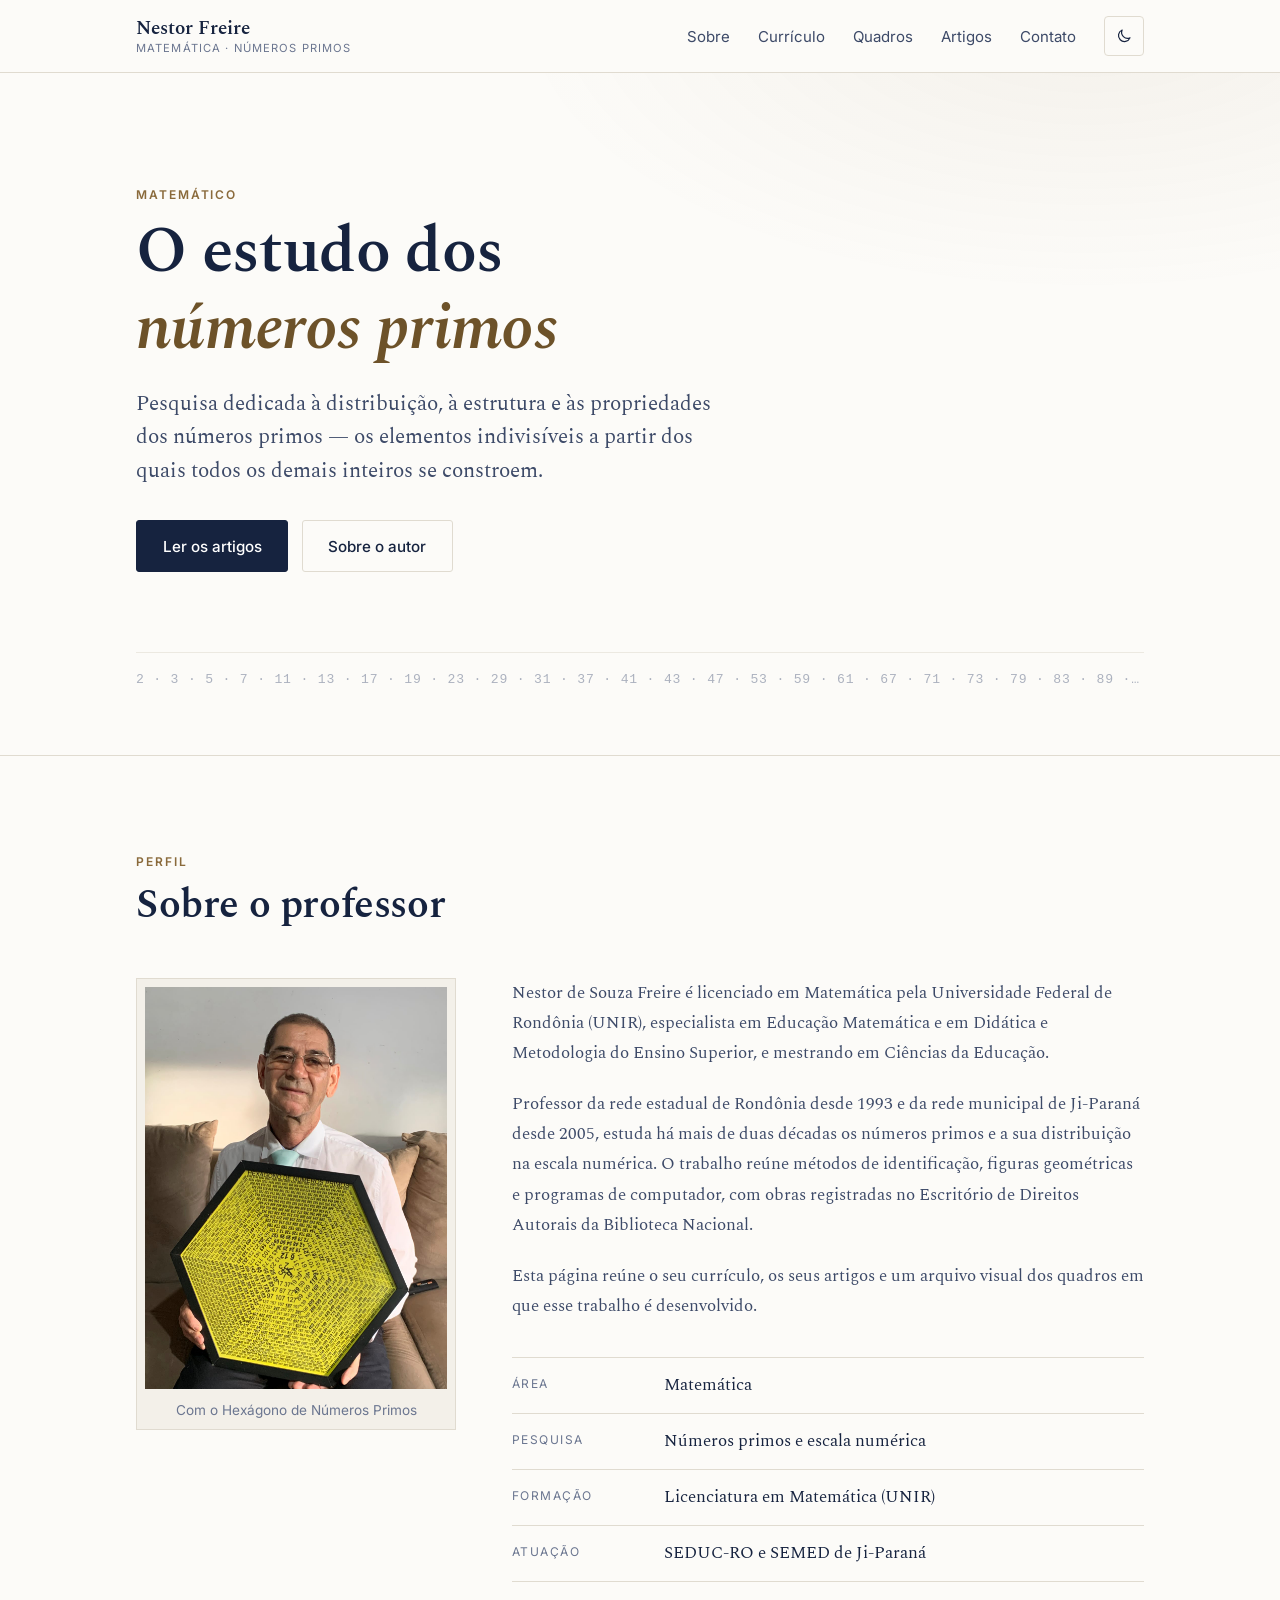
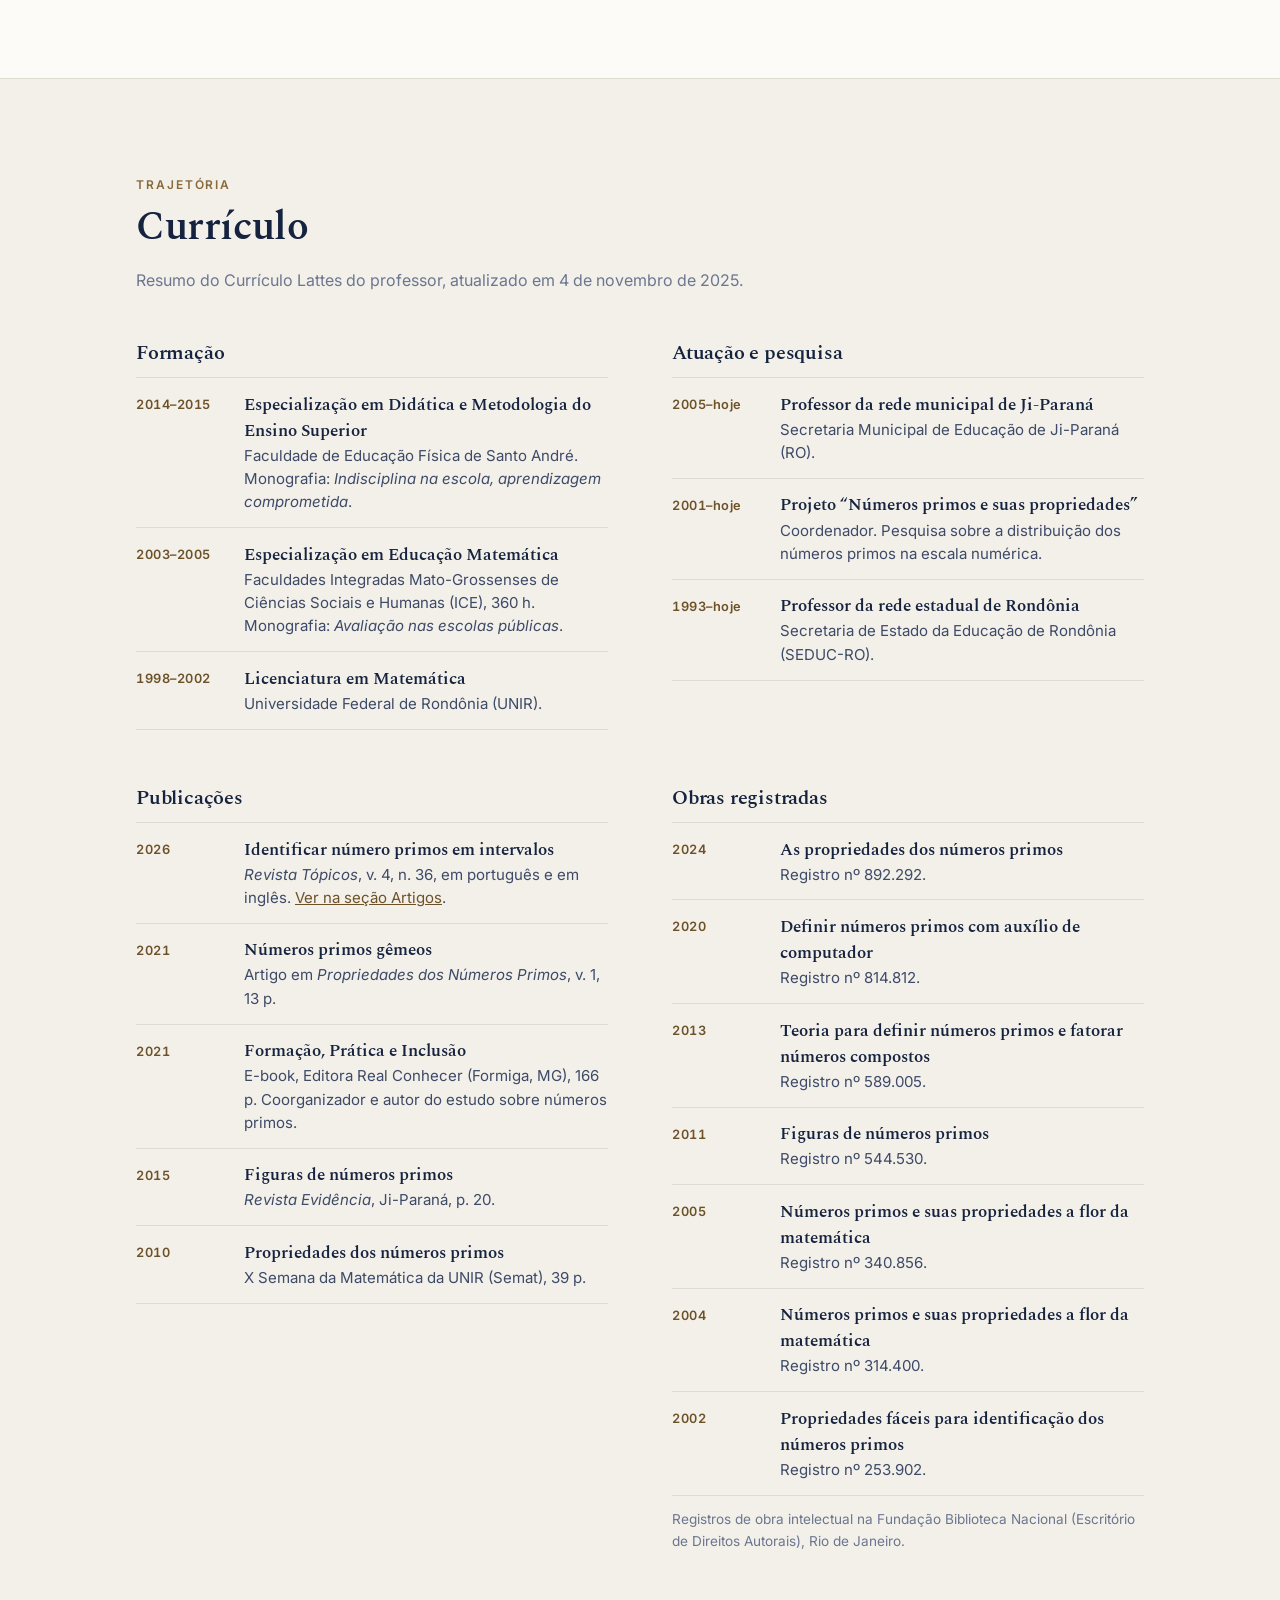
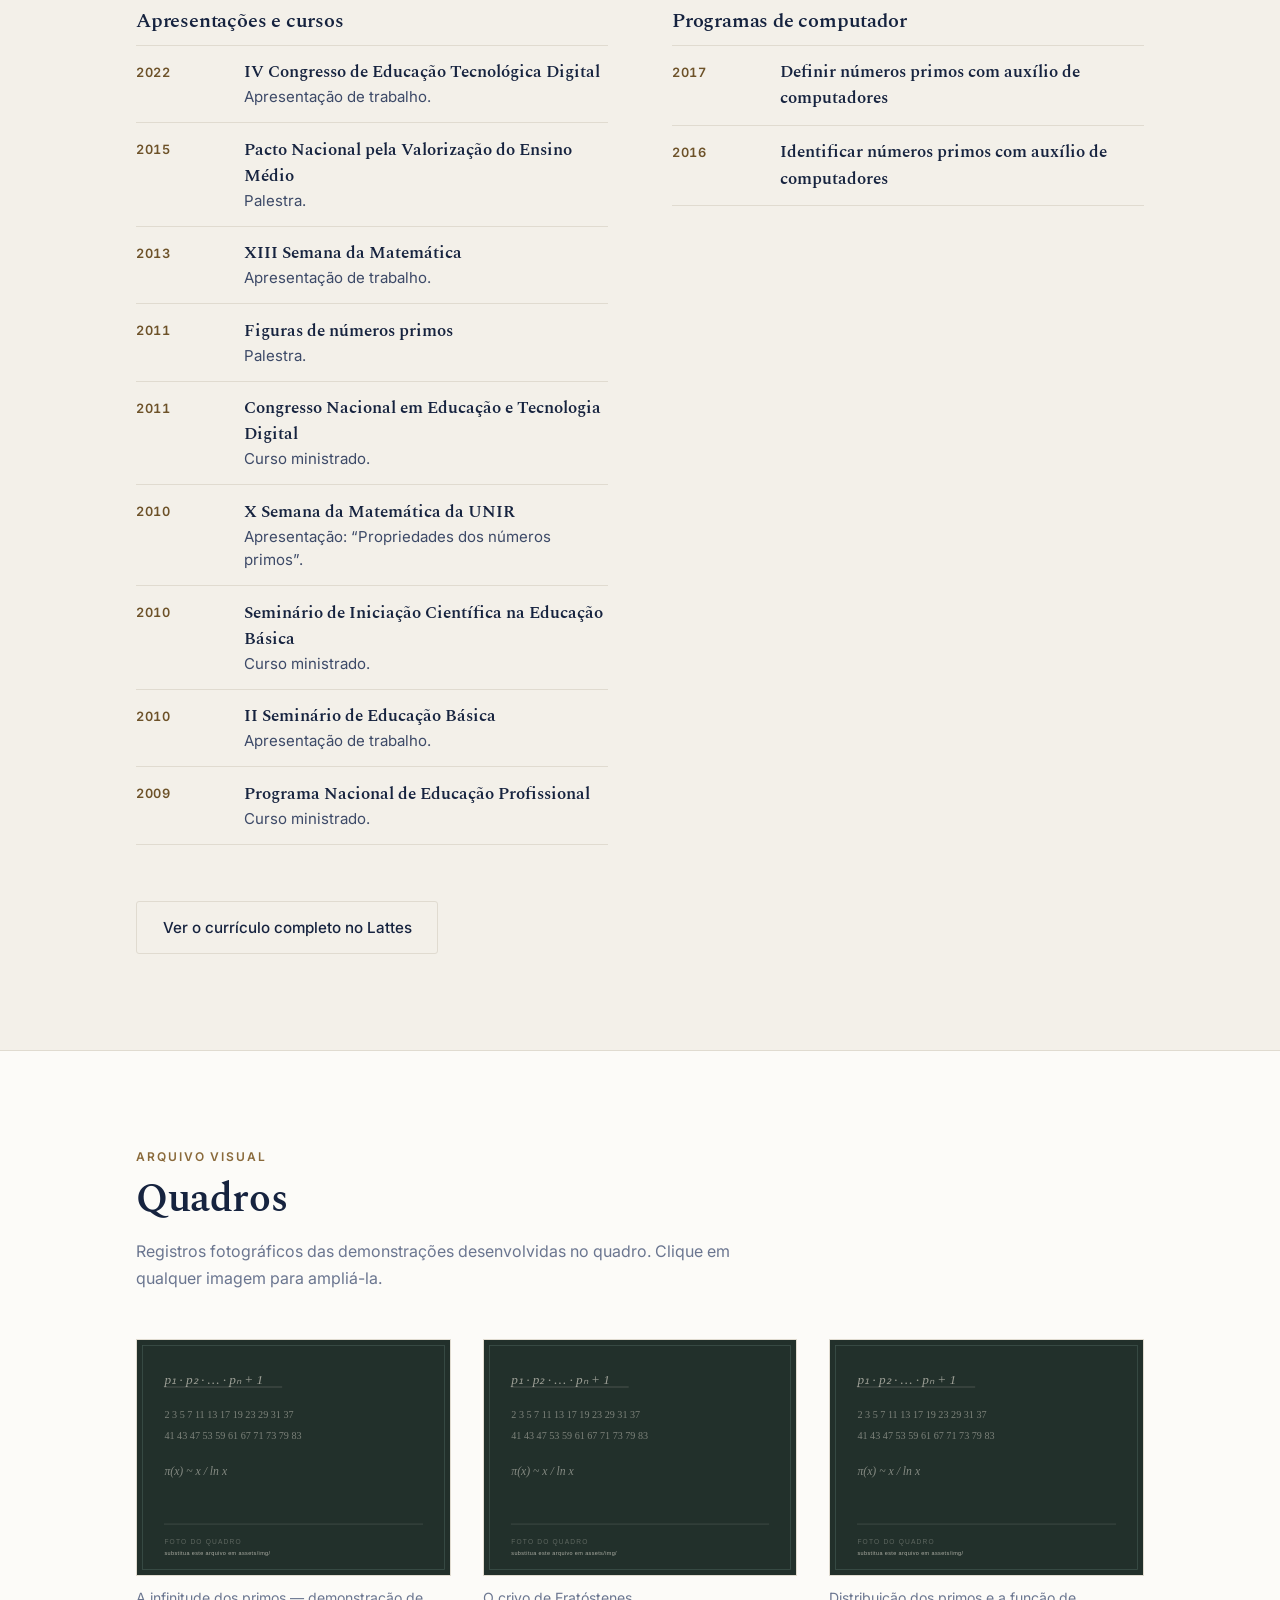
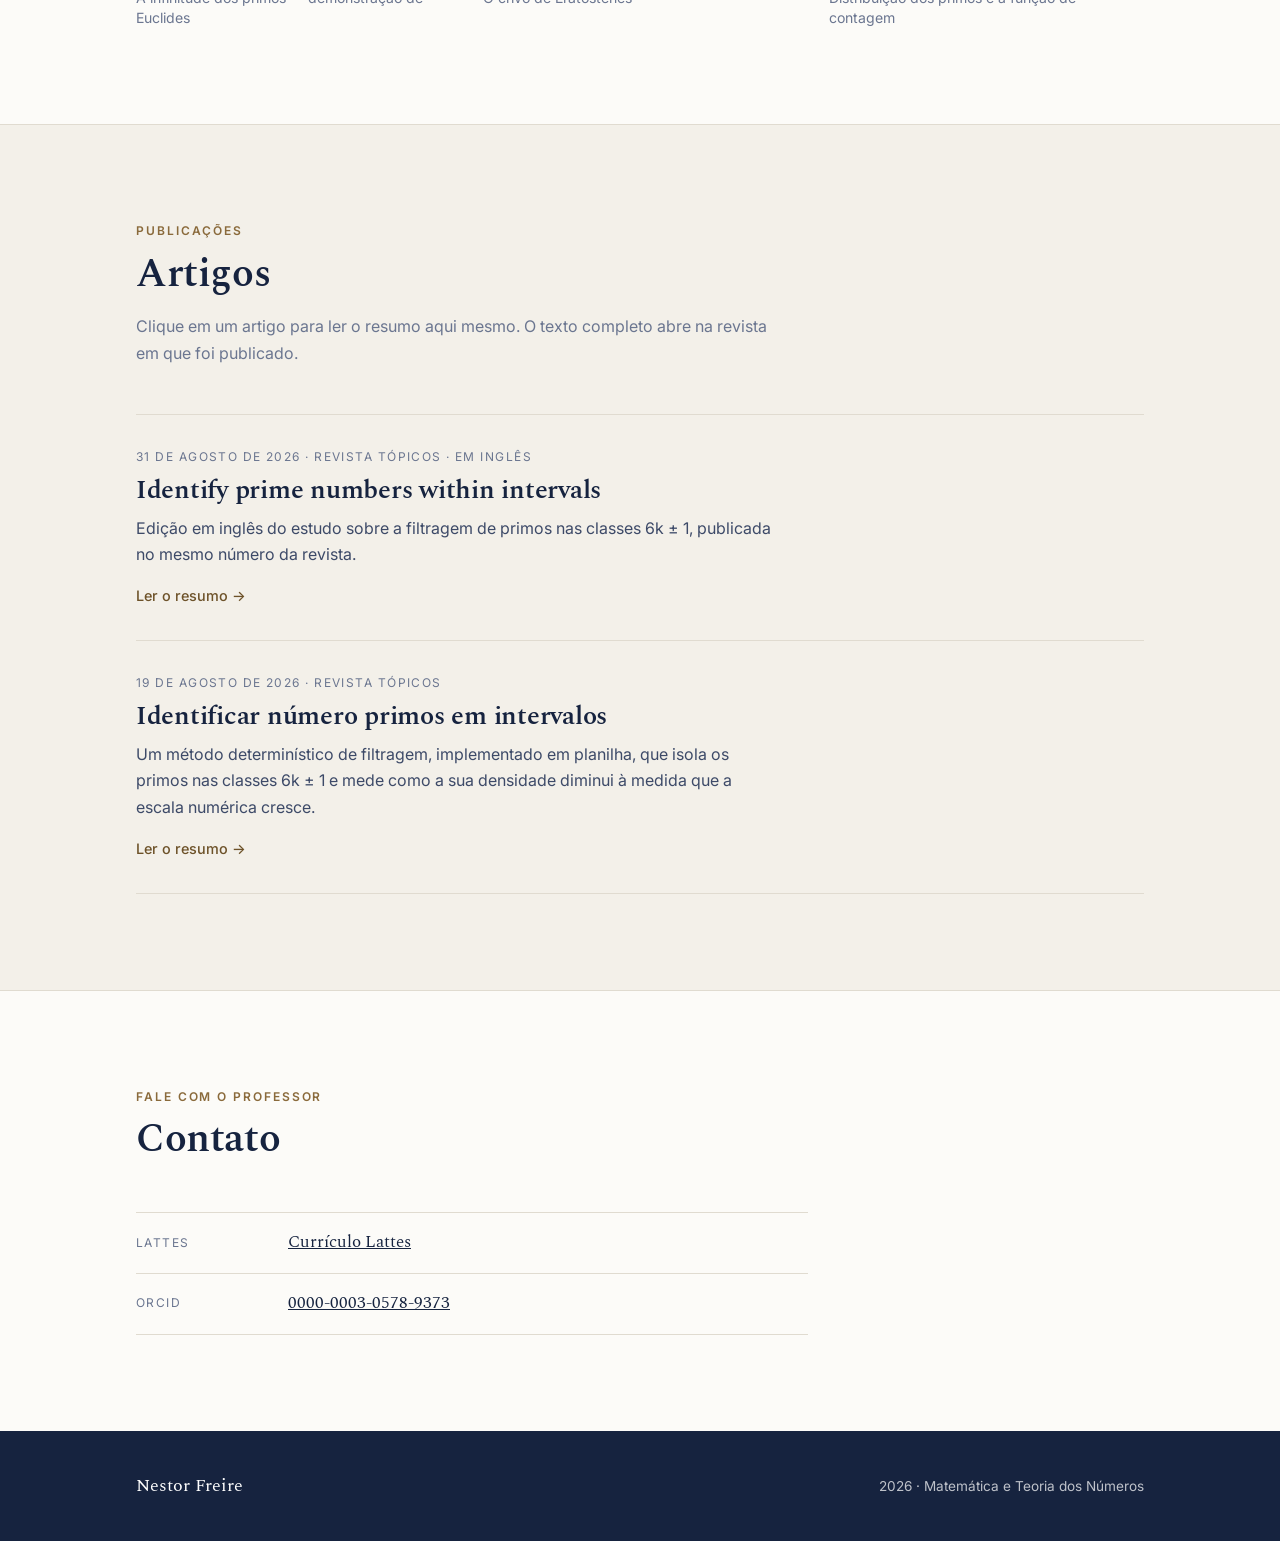
==== commit 371ccd69: "Currículo do professor e texto real do Sobre - Nova seção Currículo (resumo do Lattes): formação, at" ====
--- a/index.html
+++ b/index.html
@@ -53,10 +53,16 @@
 {
   "@context": "https://schema.org",
   "@type": "Person",
-  "name": "Nestor Freire",
-  "jobTitle": "Matemático",
-  "description": "Matemático dedicado ao estudo dos números primos.",
-  "knowsAbout": ["Teoria dos Números", "Números Primos", "Matemática Pura"]
+  "name": "Nestor de Souza Freire",
+  "alternateName": "Nestor Freire",
+  "jobTitle": "Professor de Matemática",
+  "description": "Professor de Matemática dedicado ao estudo dos números primos e da sua distribuição na escala numérica.",
+  "alumniOf": { "@type": "CollegeOrUniversity", "name": "Universidade Federal de Rondônia" },
+  "knowsAbout": ["Números Primos", "Teoria dos Números", "Educação Matemática"],
+  "sameAs": [
+    "https://lattes.cnpq.br/0013562161528068",
+    "https://orcid.org/0000-0003-0578-9373"
+  ]
 }
 </script>
 </head>
@@ -82,6 +88,7 @@
     <nav class="menu" id="menu-principal" aria-label="Navegação principal">
       <ul class="menu__lista">
         <li><a href="#sobre">Sobre</a></li>
+        <li><a href="#curriculo">Currículo</a></li>
         <li><a href="#quadros">Quadros</a></li>
         <li><a href="#artigos">Artigos</a></li>
         <li><a href="#contato">Contato</a></li>
@@ -157,34 +164,44 @@
 
         <div class="sobre__texto">
           <div class="prosa">
-            <!-- EDITE ESTES PARÁGRAFOS. -->
+            <!-- Texto baseado no Currículo Lattes e na minibiografia
+                 publicada pela Revista Tópicos. -->
             <p>
-              Nestor Freire é matemático e dedica sua pesquisa aos números primos,
-              com atenção particular à sua distribuição ao longo da reta dos
-              inteiros e aos padrões que dela emergem.
+              Nestor de Souza Freire é licenciado em Matemática pela Universidade
+              Federal de Rondônia (UNIR), especialista em Educação Matemática e em
+              Didática e Metodologia do Ensino Superior, e mestrando em Ciências
+              da Educação.
             </p>
             <p>
-              Seu trabalho reúne demonstrações, conjecturas e registros de aula —
-              boa parte deles nascida diretamente do quadro, no exercício cotidiano
-              de ensinar e de investigar.
+              Professor da rede estadual de Rondônia desde 1993 e da rede municipal
+              de Ji-Paraná desde 2005, estuda há mais de duas décadas os números
+              primos e a sua distribuição na escala numérica. O trabalho reúne
+              métodos de identificação, figuras geométricas e programas de
+              computador, com obras registradas no Escritório de Direitos Autorais
+              da Biblioteca Nacional.
             </p>
             <p>
-              Esta página reúne seus artigos e um arquivo visual desses registros.
+              Esta página reúne o seu currículo, os seus artigos e um arquivo
+              visual dos quadros em que esse trabalho é desenvolvido.
             </p>
           </div>
 
           <dl class="dados">
             <div class="dados__item">
               <dt>Área</dt>
-              <dd>Teoria dos Números</dd>
+              <dd>Matemática</dd>
             </div>
             <div class="dados__item">
-              <dt>Ênfase</dt>
-              <dd>Distribuição de primos</dd>
+              <dt>Pesquisa</dt>
+              <dd>Números primos e escala numérica</dd>
             </div>
             <div class="dados__item">
               <dt>Formação</dt>
-              <dd>Matemática</dd>
+              <dd>Licenciatura em Matemática (UNIR)</dd>
+            </div>
+            <div class="dados__item">
+              <dt>Atuação</dt>
+              <dd>SEDUC-RO e SEMED de Ji-Paraná</dd>
             </div>
           </dl>
         </div>
@@ -193,8 +210,283 @@
     </div>
   </section>
 
+  <!-- ============================ CURRÍCULO ============================ -->
+  <!--
+    Resumo do Currículo Lattes. Para acrescentar um item, copie um
+    <li class="linha-do-tempo__item"> do grupo certo e troque o ano e o texto.
+    Mantenha os itens do mais recente para o mais antigo.
+  -->
+  <section class="secao secao--alternada" id="curriculo">
+    <div class="container">
+
+      <div class="secao__cabecalho">
+        <p class="sobretitulo">Trajetória</p>
+        <h2 class="secao__titulo">Currículo</h2>
+        <p class="secao__descricao">
+          Resumo do Currículo Lattes do professor, atualizado em
+          4 de novembro de 2025.
+        </p>
+      </div>
+
+      <div class="curriculo">
+
+        <div class="curriculo__grupo">
+          <h3 class="curriculo__titulo">Formação</h3>
+          <ol class="linha-do-tempo">
+            <li class="linha-do-tempo__item">
+              <span class="linha-do-tempo__ano">2014–2015</span>
+              <p class="linha-do-tempo__texto">
+                <strong>Especialização em Didática e Metodologia do Ensino Superior</strong>
+                Faculdade de Educação Física de Santo André. Monografia:
+                <em>Indisciplina na escola, aprendizagem comprometida</em>.
+              </p>
+            </li>
+            <li class="linha-do-tempo__item">
+              <span class="linha-do-tempo__ano">2003–2005</span>
+              <p class="linha-do-tempo__texto">
+                <strong>Especialização em Educação Matemática</strong>
+                Faculdades Integradas Mato-Grossenses de Ciências Sociais e
+                Humanas (ICE), 360 h. Monografia: <em>Avaliação nas escolas públicas</em>.
+              </p>
+            </li>
+            <li class="linha-do-tempo__item">
+              <span class="linha-do-tempo__ano">1998–2002</span>
+              <p class="linha-do-tempo__texto">
+                <strong>Licenciatura em Matemática</strong>
+                Universidade Federal de Rondônia (UNIR).
+              </p>
+            </li>
+          </ol>
+        </div>
+
+        <div class="curriculo__grupo">
+          <h3 class="curriculo__titulo">Atuação e pesquisa</h3>
+          <ol class="linha-do-tempo">
+            <li class="linha-do-tempo__item">
+              <span class="linha-do-tempo__ano">2005–hoje</span>
+              <p class="linha-do-tempo__texto">
+                <strong>Professor da rede municipal de Ji-Paraná</strong>
+                Secretaria Municipal de Educação de Ji-Paraná (RO).
+              </p>
+            </li>
+            <li class="linha-do-tempo__item">
+              <span class="linha-do-tempo__ano">2001–hoje</span>
+              <p class="linha-do-tempo__texto">
+                <strong>Projeto “Números primos e suas propriedades”</strong>
+                Coordenador. Pesquisa sobre a distribuição dos números primos
+                na escala numérica.
+              </p>
+            </li>
+            <li class="linha-do-tempo__item">
+              <span class="linha-do-tempo__ano">1993–hoje</span>
+              <p class="linha-do-tempo__texto">
+                <strong>Professor da rede estadual de Rondônia</strong>
+                Secretaria de Estado da Educação de Rondônia (SEDUC-RO).
+              </p>
+            </li>
+          </ol>
+        </div>
+
+        <div class="curriculo__grupo">
+          <h3 class="curriculo__titulo">Publicações</h3>
+          <ol class="linha-do-tempo">
+            <li class="linha-do-tempo__item">
+              <span class="linha-do-tempo__ano">2026</span>
+              <p class="linha-do-tempo__texto">
+                <strong>Identificar número primos em intervalos</strong>
+                <em>Revista Tópicos</em>, v. 4, n. 36, em português e em inglês.
+                <a href="#artigos">Ver na seção Artigos</a>.
+              </p>
+            </li>
+            <li class="linha-do-tempo__item">
+              <span class="linha-do-tempo__ano">2021</span>
+              <p class="linha-do-tempo__texto">
+                <strong>Números primos gêmeos</strong>
+                Artigo em <em>Propriedades dos Números Primos</em>, v. 1, 13 p.
+              </p>
+            </li>
+            <li class="linha-do-tempo__item">
+              <span class="linha-do-tempo__ano">2021</span>
+              <p class="linha-do-tempo__texto">
+                <strong>Formação, Prática e Inclusão</strong>
+                E-book, Editora Real Conhecer (Formiga, MG), 166 p. Coorganizador
+                e autor do estudo sobre números primos.
+              </p>
+            </li>
+            <li class="linha-do-tempo__item">
+              <span class="linha-do-tempo__ano">2015</span>
+              <p class="linha-do-tempo__texto">
+                <strong>Figuras de números primos</strong>
+                <em>Revista Evidência</em>, Ji-Paraná, p. 20.
+              </p>
+            </li>
+            <li class="linha-do-tempo__item">
+              <span class="linha-do-tempo__ano">2010</span>
+              <p class="linha-do-tempo__texto">
+                <strong>Propriedades dos números primos</strong>
+                X Semana da Matemática da UNIR (Semat), 39 p.
+              </p>
+            </li>
+          </ol>
+        </div>
+
+        <div class="curriculo__grupo">
+          <h3 class="curriculo__titulo">Obras registradas</h3>
+          <ol class="linha-do-tempo">
+            <li class="linha-do-tempo__item">
+              <span class="linha-do-tempo__ano">2024</span>
+              <p class="linha-do-tempo__texto">
+                <strong>As propriedades dos números primos</strong>
+                Registro nº 892.292.
+              </p>
+            </li>
+            <li class="linha-do-tempo__item">
+              <span class="linha-do-tempo__ano">2020</span>
+              <p class="linha-do-tempo__texto">
+                <strong>Definir números primos com auxílio de computador</strong>
+                Registro nº 814.812.
+              </p>
+            </li>
+            <li class="linha-do-tempo__item">
+              <span class="linha-do-tempo__ano">2013</span>
+              <p class="linha-do-tempo__texto">
+                <strong>Teoria para definir números primos e fatorar números compostos</strong>
+                Registro nº 589.005.
+              </p>
+            </li>
+            <li class="linha-do-tempo__item">
+              <span class="linha-do-tempo__ano">2011</span>
+              <p class="linha-do-tempo__texto">
+                <strong>Figuras de números primos</strong>
+                Registro nº 544.530.
+              </p>
+            </li>
+            <li class="linha-do-tempo__item">
+              <span class="linha-do-tempo__ano">2005</span>
+              <p class="linha-do-tempo__texto">
+                <strong>Números primos e suas propriedades a flor da matemática</strong>
+                Registro nº 340.856.
+              </p>
+            </li>
+            <li class="linha-do-tempo__item">
+              <span class="linha-do-tempo__ano">2004</span>
+              <p class="linha-do-tempo__texto">
+                <strong>Números primos e suas propriedades a flor da matemática</strong>
+                Registro nº 314.400.
+              </p>
+            </li>
+            <li class="linha-do-tempo__item">
+              <span class="linha-do-tempo__ano">2002</span>
+              <p class="linha-do-tempo__texto">
+                <strong>Propriedades fáceis para identificação dos números primos</strong>
+                Registro nº 253.902.
+              </p>
+            </li>
+          </ol>
+          <p class="curriculo__nota">
+            Registros de obra intelectual na Fundação Biblioteca Nacional
+            (Escritório de Direitos Autorais), Rio de Janeiro.
+          </p>
+        </div>
+
+        <div class="curriculo__grupo">
+          <h3 class="curriculo__titulo">Apresentações e cursos</h3>
+          <ol class="linha-do-tempo">
+            <li class="linha-do-tempo__item">
+              <span class="linha-do-tempo__ano">2022</span>
+              <p class="linha-do-tempo__texto">
+                <strong>IV Congresso de Educação Tecnológica Digital</strong>
+                Apresentação de trabalho.
+              </p>
+            </li>
+            <li class="linha-do-tempo__item">
+              <span class="linha-do-tempo__ano">2015</span>
+              <p class="linha-do-tempo__texto">
+                <strong>Pacto Nacional pela Valorização do Ensino Médio</strong>
+                Palestra.
+              </p>
+            </li>
+            <li class="linha-do-tempo__item">
+              <span class="linha-do-tempo__ano">2013</span>
+              <p class="linha-do-tempo__texto">
+                <strong>XIII Semana da Matemática</strong>
+                Apresentação de trabalho.
+              </p>
+            </li>
+            <li class="linha-do-tempo__item">
+              <span class="linha-do-tempo__ano">2011</span>
+              <p class="linha-do-tempo__texto">
+                <strong>Figuras de números primos</strong>
+                Palestra.
+              </p>
+            </li>
+            <li class="linha-do-tempo__item">
+              <span class="linha-do-tempo__ano">2011</span>
+              <p class="linha-do-tempo__texto">
+                <strong>Congresso Nacional em Educação e Tecnologia Digital</strong>
+                Curso ministrado.
+              </p>
+            </li>
+            <li class="linha-do-tempo__item">
+              <span class="linha-do-tempo__ano">2010</span>
+              <p class="linha-do-tempo__texto">
+                <strong>X Semana da Matemática da UNIR</strong>
+                Apresentação: “Propriedades dos números primos”.
+              </p>
+            </li>
+            <li class="linha-do-tempo__item">
+              <span class="linha-do-tempo__ano">2010</span>
+              <p class="linha-do-tempo__texto">
+                <strong>Seminário de Iniciação Científica na Educação Básica</strong>
+                Curso ministrado.
+              </p>
+            </li>
+            <li class="linha-do-tempo__item">
+              <span class="linha-do-tempo__ano">2010</span>
+              <p class="linha-do-tempo__texto">
+                <strong>II Seminário de Educação Básica</strong>
+                Apresentação de trabalho.
+              </p>
+            </li>
+            <li class="linha-do-tempo__item">
+              <span class="linha-do-tempo__ano">2009</span>
+              <p class="linha-do-tempo__texto">
+                <strong>Programa Nacional de Educação Profissional</strong>
+                Curso ministrado.
+              </p>
+            </li>
+          </ol>
+        </div>
+
+        <div class="curriculo__grupo">
+          <h3 class="curriculo__titulo">Programas de computador</h3>
+          <ol class="linha-do-tempo">
+            <li class="linha-do-tempo__item">
+              <span class="linha-do-tempo__ano">2017</span>
+              <p class="linha-do-tempo__texto">
+                <strong>Definir números primos com auxílio de computadores</strong>
+              </p>
+            </li>
+            <li class="linha-do-tempo__item">
+              <span class="linha-do-tempo__ano">2016</span>
+              <p class="linha-do-tempo__texto">
+                <strong>Identificar números primos com auxílio de computadores</strong>
+              </p>
+            </li>
+          </ol>
+        </div>
+
+      </div>
+
+      <p class="curriculo__fonte">
+        <a class="botao botao--discreto" href="https://lattes.cnpq.br/0013562161528068" target="_blank" rel="noopener">Ver o currículo completo no Lattes<span class="sr-apenas"> (abre em nova aba)</span></a>
+      </p>
+
+    </div>
+  </section>
+
   <!-- ============================= QUADROS ============================= -->
-  <section class="secao secao--alternada" id="quadros">
+  <section class="secao" id="quadros">
     <div class="container">
 
       <div class="secao__cabecalho">
@@ -252,7 +544,7 @@
   </section>
 
   <!-- ============================= ARTIGOS ============================= -->
-  <section class="secao" id="artigos">
+  <section class="secao secao--alternada" id="artigos">
     <div class="container">
 
       <div class="secao__cabecalho">
@@ -272,7 +564,7 @@
   </section>
 
   <!-- ============================= CONTATO ============================= -->
-  <section class="secao secao--alternada" id="contato">
+  <section class="secao" id="contato">
     <div class="container">
 
       <div class="secao__cabecalho">
@@ -290,9 +582,13 @@
           <span class="contato__rotulo">E-mail</span>
           <a class="contato__valor" href="mailto:ENDERECO@EXEMPLO.COM">ENDERECO@EXEMPLO.COM</a>
         </li>
-        <li class="contato__item" hidden>
+        <li class="contato__item">
           <span class="contato__rotulo">Lattes</span>
-          <a class="contato__valor" href="#" rel="noopener">Currículo Lattes</a>
+          <a class="contato__valor" href="https://lattes.cnpq.br/0013562161528068" target="_blank" rel="noopener">Currículo Lattes<span class="sr-apenas"> (abre em nova aba)</span></a>
+        </li>
+        <li class="contato__item">
+          <span class="contato__rotulo">ORCID</span>
+          <a class="contato__valor" href="https://orcid.org/0000-0003-0578-9373" target="_blank" rel="noopener">0000-0003-0578-9373<span class="sr-apenas"> (abre em nova aba)</span></a>
         </li>
         <li class="contato__item" hidden>
           <span class="contato__rotulo">Instituição</span>
--- a/assets/css/estilo.css
+++ b/assets/css/estilo.css
@@ -508,7 +508,78 @@
 
 
 /* --------------------------------------------------------------------------
-   8. GALERIA DE QUADROS
+   8. CURRÍCULO — resumo do Lattes, em grupos com linha do tempo
+   -------------------------------------------------------------------------- */
+
+.curriculo {
+  display: grid;
+  gap: clamp(2.5rem, 5vw, 3.5rem) clamp(2rem, 5vw, 4rem);
+  grid-template-columns: repeat(auto-fit, minmax(min(100%, 26rem), 1fr));
+  align-items: start;
+}
+
+.curriculo__titulo {
+  font-size: 1.25rem;
+  padding-bottom: 0.75rem;
+  border-bottom: 1px solid var(--linha);
+}
+
+.curriculo__nota {
+  margin: 0.75rem 0 0;
+  font-size: 0.85rem;
+  color: var(--tinta-suave);
+}
+
+.linha-do-tempo {
+  list-style: none;
+  margin: 0;
+  padding: 0;
+}
+.linha-do-tempo__item {
+  display: grid;
+  grid-template-columns: 5.75rem minmax(0, 1fr);
+  gap: 0 1rem;
+  padding: 0.85rem 0;
+  border-bottom: 1px solid var(--linha);
+}
+.linha-do-tempo__ano {
+  padding-top: 0.15rem;
+  font-size: 0.8rem;
+  font-weight: 600;
+  letter-spacing: 0.04em;
+  font-variant-numeric: tabular-nums;
+  color: var(--realce-forte);
+}
+.linha-do-tempo__texto {
+  font-size: 0.94rem;
+  line-height: 1.55;
+  color: var(--tinta-media);
+}
+.linha-do-tempo__texto strong {
+  display: block;
+  font-family: var(--serifada);
+  font-size: 1.05rem;
+  font-weight: 600;
+  color: var(--tinta);
+}
+
+/* Celular: o ano sobe para cima do texto, que ganha a largura toda. */
+@media (max-width: 30rem) {
+  .linha-do-tempo__item {
+    grid-template-columns: minmax(0, 1fr);
+    gap: 0.15rem;
+  }
+}
+
+.curriculo__fonte {
+  margin-top: clamp(2.5rem, 5vw, 3.5rem);
+  font-size: 0.9rem;
+  color: var(--tinta-suave);
+}
+
+
+/* --------------------------------------------------------------------------
+   9. GALERIA DE QUADROS
    -------------------------------------------------------------------------- */
 
 .galeria {
@@ -550,7 +621,7 @@
 
 
 /* --------------------------------------------------------------------------
-   9. LISTA DE ARTIGOS
+   10. LISTA DE ARTIGOS
    -------------------------------------------------------------------------- */
 
 .lista-artigos {
@@ -614,7 +685,7 @@
 
 
 /* --------------------------------------------------------------------------
-   10. CONTATO
+   11. CONTATO
    -------------------------------------------------------------------------- */
 
 .contato {
@@ -656,7 +727,7 @@
 
 
 /* --------------------------------------------------------------------------
-   11. RODAPÉ
+   12. RODAPÉ
    -------------------------------------------------------------------------- */
 
 .rodape {
@@ -684,7 +755,7 @@
 
 
 /* --------------------------------------------------------------------------
-   12. BIBLIOTECA (só aparece quando não há JavaScript)
+   13. BIBLIOTECA (só aparece quando não há JavaScript)
    -------------------------------------------------------------------------- */
 
 .biblioteca {
@@ -726,7 +797,7 @@
 
 
 /* --------------------------------------------------------------------------
-   13. PROSA — tipografia do texto longo
+   14. PROSA — tipografia do texto longo
    -------------------------------------------------------------------------- */
 
 .prosa {
@@ -794,7 +865,7 @@
 
 
 /* --------------------------------------------------------------------------
-   14. LEITOR DE ARTIGO
+   15. LEITOR DE ARTIGO
    -------------------------------------------------------------------------- */
 
 .leitor,
@@ -910,7 +981,7 @@
 
 
 /* --------------------------------------------------------------------------
-   15. AMPLIAÇÃO DE IMAGEM
+   16. AMPLIAÇÃO DE IMAGEM
    -------------------------------------------------------------------------- */
 
 .lente { align-items: center; justify-content: center; }
@@ -959,7 +1030,7 @@
 
 
 /* --------------------------------------------------------------------------
-   16. IMPRESSÃO
+   17. IMPRESSÃO
    -------------------------------------------------------------------------- */
 
 @media print {
